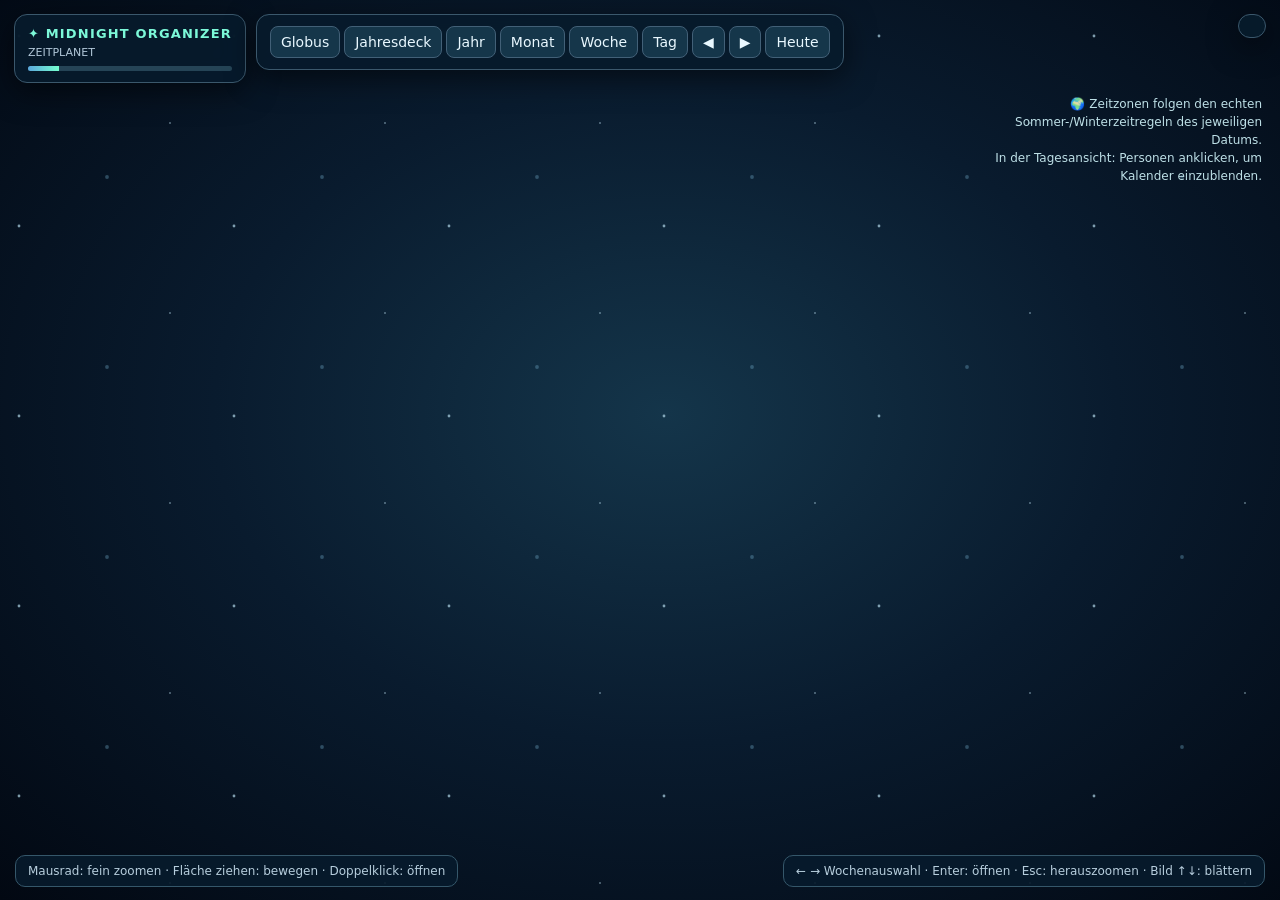
==== index.html @ 0c84e394 "init" ====
<!doctype html>
<html lang="de"><head><meta charset="utf-8"><meta name="viewport" content="width=device-width,initial-scale=1"><title>Midnight Organizer · Zeitplanet V4</title>
<style>
:root{color-scheme:dark;--a:#71f6d0;--ink:#eaf8ff}*{box-sizing:border-box}html,body{margin:0;width:100%;height:100%;overflow:hidden;background:#030b16;color:var(--ink);font:14px system-ui,Segoe UI,sans-serif}#space{width:100vw;height:100vh;display:block;cursor:grab;touch-action:none;background:radial-gradient(ellipse at 52% 46%,#14354a 0%,#091b2e 48%,#020812 100%)}#space.moving{cursor:grabbing}button{font:inherit;color:#e9f8ff;background:#15364a;border:1px solid #426077;border-radius:8px;padding:7px 10px;cursor:pointer}button:hover,button.active{background:#24625e;border-color:#86ffde}#top{position:fixed;top:14px;left:14px;right:14px;display:flex;align-items:flex-start;gap:10px;flex-wrap:wrap;pointer-events:none}.glass{pointer-events:auto;background:#071b2ce9;border:1px solid #3b586c;border-radius:13px;padding:11px 13px;box-shadow:0 8px 30px #0008;backdrop-filter:blur(12px)}.brand{font-weight:800;color:#7cf8d8;letter-spacing:.09em;font-size:13px}.minor{color:#b2c8d9;font-size:11px;margin-top:5px}.buttons{display:flex;gap:4px;align-items:center;flex-wrap:wrap}#people{margin-left:auto;display:flex;gap:5px;flex-wrap:wrap;max-width:40vw}.person{font-size:12px;white-space:nowrap}#bottom{position:fixed;bottom:13px;left:15px;right:15px;display:flex;justify-content:space-between;gap:12px;pointer-events:none}.bubble{background:#071b2ce8;border:1px solid #35576a;border-radius:10px;padding:8px 12px;font-size:12px;color:#b7cedd}#editor{position:fixed;display:none;z-index:20;width:260px;max-width:80vw;padding:10px 12px;background:#e8fff9;border:2px solid #72e8c9;border-radius:9px;color:#13283a;font:600 15px system-ui;outline:none;box-shadow:0 12px 45px #0009}#zoomtrack{height:5px;border-radius:6px;background:#254456;overflow:hidden;margin-top:7px}#zoomfill{height:100%;width:15%;background:linear-gradient(90deg,#5ca8dc,#75ffcf);transition:width .13s}#tip{position:fixed;top:95px;right:18px;max-width:290px;color:#bee0e7;font-size:12px;line-height:1.5;pointer-events:none;text-align:right}@media(max-width:950px){#people{margin-left:0;max-width:none}#tip{display:none}#bottom .bubble:last-child{display:none}}
</style></head><body>
<svg id="space" xmlns="http://www.w3.org/2000/svg" aria-label="Zoombarer Kalender">
<defs><radialGradient id="ocean" cx="35%" cy="28%"><stop offset="0" stop-color="#3e9fb3"/><stop offset=".5" stop-color="#166b91"/><stop offset="1" stop-color="#062339"/></radialGradient><radialGradient id="light" cx="28%" cy="24%"><stop offset="0" stop-color="#c4fbe4" stop-opacity=".36"/><stop offset="1" stop-color="#185078" stop-opacity="0"/></radialGradient><linearGradient id="northTint" x1="0" y1="0" x2="0" y2="1"><stop offset="0" stop-color="#f4bd7b" stop-opacity=".3"/><stop offset="1" stop-color="#f4bd7b" stop-opacity="0"/></linearGradient><linearGradient id="southTint" x1="0" y1="1" x2="0" y2="0"><stop offset="0" stop-color="#75c9ff" stop-opacity=".25"/><stop offset="1" stop-color="#75c9ff" stop-opacity="0"/></linearGradient><filter id="shadow" x="-50%" y="-50%" width="200%" height="200%"><feDropShadow dx="0" dy="12" stdDeviation="17" flood-color="#000" flood-opacity=".7"/></filter><pattern id="stars" width="215" height="190" patternUnits="userSpaceOnUse"><circle cx="19" cy="36" r="1.4" fill="#b1d7e9" opacity=".7"/><circle cx="170" cy="123" r="1" fill="#c5e8f7" opacity=".44"/><circle cx="107" cy="177" r="1.9" fill="#71adcb" opacity=".36"/></pattern><clipPath id="earthClip"><circle cx="0" cy="0" r="350"/></clipPath></defs>
<g id="camera"><rect x="-9000" y="-9000" width="18000" height="18000" fill="url(#stars)" pointer-events="none"/><g id="world"></g></g></svg>
<div id="top"><div class="glass"><div class="brand">✦ MIDNIGHT ORGANIZER</div><div class="minor" id="range">ZEITPLANET</div><div id="zoomtrack"><div id="zoomfill"></div></div></div><div class="glass buttons" id="levels"><button data-level="0">Globus</button><button data-level="1">Jahresdeck</button><button data-level="2">Jahr</button><button data-level="3">Monat</button><button data-level="4">Woche</button><button data-level="5">Tag</button><button id="prev">◀</button><button id="next">▶</button><button id="today">Heute</button></div><div class="glass" id="people"></div></div>
<div id="tip">🌍 Zeitzonen folgen den echten Sommer-/Winterzeitregeln des jeweiligen Datums. <br>In der Tagesansicht: Personen anklicken, um Kalender einzublenden.</div>
<div id="bottom"><div class="bubble" id="status">Mausrad: fein zoomen · Fläche ziehen: bewegen · Doppelklick: öffnen</div><div class="bubble">← → Wochenauswahl · Enter: öffnen · Esc: herauszoomen · Bild ↑↓: blättern</div></div><input id="editor" aria-label="Kartentitel bearbeiten" maxlength="140"/>
<script>
(()=>{'use strict';
const svg=document.querySelector('#space'),world=document.querySelector('#world'),input=document.querySelector('#editor');
const NS='http://www.w3.org/2000/svg',MONTH=['Januar','Februar','März','April','Mai','Juni','Juli','August','September','Oktober','November','Dezember'],WD=['So','Mo','Di','Mi','Do','Fr','Sa'];
const people=[{id:'me',name:'Ich',zone:'Europe/Berlin',place:'Berlin',color:'#75f0d2'},{id:'alex',name:'Alex',zone:'Australia/Sydney',place:'Sydney',color:'#ffba6e'},{id:'sam',name:'Sam',zone:'America/New_York',place:'New York',color:'#91b9ff'},{id:'kim',name:'Kim',zone:'Asia/Tokyo',place:'Tokio',color:'#dc9afa'},{id:'jo',name:'Jo',zone:'Europe/London',place:'London',color:'#f492a3'}];
const BASE=people[0].zone, year0=new Date().getFullYear(),today=new Date();
let level=0,focus=new Date(),selectedWeek=0,zoomWithin=1,view={x:-1300,y:-700,w:2600,h:1480},pointer=null,blockClick=false,editing=null;
let active=new Set(people.map(p=>p.id)),cards=load();
const iso=d=>`${d.getFullYear()}-${String(d.getMonth()+1).padStart(2,'0')}-${String(d.getDate()).padStart(2,'0')}`;
const dplus=(d,n)=>new Date(d.getFullYear(),d.getMonth(),d.getDate()+n),monday=d=>dplus(d,-(d.getDay()+6)%7);
const mdays=(y,m)=>new Date(y,m+1,0).getDate();
const tzparts=(date,zone)=>Object.fromEntries(new Intl.DateTimeFormat('en-GB',{timeZone:zone,year:'numeric',month:'2-digit',day:'2-digit',hour:'2-digit',minute:'2-digit',hourCycle:'h23'}).formatToParts(date).filter(p=>p.type!=='literal').map(p=>[p.type,Number(p.value)]));
function localToUTC(y,m,d,h,min,zone){let target=Date.UTC(y,m-1,d,h,min),guess=target;for(let i=0;i<4;i++){const p=tzparts(new Date(guess),zone);const actual=Date.UTC(p.year,p.month,p.day,p.hour,p.minute);guess+=target-actual;}return new Date(guess).toISOString()}
function dateInZone(date,zone){const p=tzparts(date,zone);return `${p.year}-${String(p.month).padStart(2,'0')}-${String(p.day).padStart(2,'0')}`}
const utcOf=(c)=>new Date(c.at);
function load(){try{const v=JSON.parse(localStorage.getItem('midnight.timeplanet.v4')||'null');if(Array.isArray(v))return v}catch{} const y=year0,m=today.getMonth()+1,d=today.getDate();return [
{id:1,at:localToUTC(y,m,d,9,0,'Europe/Berlin'),owner:'me',title:'Projekt planen',duration:60},
{id:2,at:localToUTC(y,m,d,10,0,'Australia/Sydney'),owner:'alex',title:'Sydney-Standup',duration:45},
{id:3,at:localToUTC(y,m,d,15,0,'America/New_York'),owner:'sam',title:'Design besprechen',duration:60},
{id:4,at:localToUTC(y,m,d,11,0,'Asia/Tokyo'),owner:'kim',title:'Material prüfen',duration:60},
{id:5,at:localToUTC(y,m,d+1,14,0,'Europe/Berlin'),owner:'jo',title:'Abstimmung',duration:45}];}
function save(){localStorage.setItem('midnight.timeplanet.v4',JSON.stringify(cards));}
function n(tag,a={},parent=world){const e=document.createElementNS(NS,tag);Object.entries(a).forEach(([k,v])=>e.setAttribute(k,v));parent.appendChild(e);return e}
function rect(p,x,y,w,h,fill,stroke='none',a={}){return n('rect',{x,y,width:w,height:h,rx:8,fill,stroke,...a},p)}
function text(p,x,y,s,size=18,color='#d8f6ff',weight=500,a={}){const e=n('text',{x,y,fill:color,'font-size':size,'font-family':'system-ui,Segoe UI,sans-serif','font-weight':weight,...a},p);e.textContent=s;return e}
const person=id=>people.find(p=>p.id===id)||people[0];
function eventsFor(dateKey,owner){return cards.filter(c=>dateInZone(utcOf(c),BASE)===dateKey&&(!owner||c.owner===owner));}
function card(p,c,x,y,w,h,compact=false){const g=n('g',{'data-card':c.id,style:'cursor:grab'},p),co=person(c.owner).color;rect(g,x,y,w,h,co,co,{'fill-opacity':compact?.48:.17,'stroke-width':compact?0:2});rect(g,x,y,5,h,co);if(!compact){text(g,x+13,y+Math.min(24,h-9),c.title.slice(0,Math.max(6,Math.floor(w/10))),Math.min(17,h*.38),'#f5ffff',650);if(h>55)text(g,x+13,y+49,person(c.owner).name,12,'#c3d7e5')}return g}
// Gezeichnete Globus-Grafik: bewusst schematisch, keine geographisch präzise Erdkarte.
function globe(){let g=n('g');n('circle',{cx:0,cy:0,r:540,fill:'#0b5971','fill-opacity':'.09',stroke:'#248b9c','stroke-opacity':'.4','stroke-width':2},g);n('circle',{cx:0,cy:0,r:435,fill:'none',stroke:'#9ce9d2','stroke-opacity':'.28','stroke-width':2,'stroke-dasharray':'12 15'},g);
let o=n('g',{transform:'rotate(-13)'},g);n('circle',{cx:0,cy:0,r:350,fill:'url(#ocean)',stroke:'#92d8e4','stroke-width':4,filter:'url(#shadow)'},o);
let s=n('g',{'clip-path':'url(#earthClip)'},o);n('circle',{r:350,fill:'url(#light)'},s);
for(let k=-4;k<=4;k++){n('ellipse',{cx:0,cy:0,rx:350*Math.cos(k*Math.PI/12),ry:350,fill:'none',stroke:'#a3e3e8','stroke-opacity':'.2','stroke-width':1},s);n('ellipse',{cx:0,cy:0,rx:350,ry:350*Math.cos(k*Math.PI/12),fill:'none',stroke:'#b3f5ef','stroke-opacity':'.17','stroke-width':1},s)}
for(const path of ['M -250 -225 L -156 -273 -95 -245 -52 -180 -79 -120 -35 -78 -99 -19 -153 -26 -204 -94 -282 -135 Z','M -132 4 L -79 38 -43 113 -80 218 -134 266 -159 191 -204 108 Z','M 40 -250 L 170 -275 285 -215 255 -130 168 -99 144 -28 88 -52 28 -124 Z','M 25 -62 L 112 -52 148 48 93 163 33 199 -10 117 Z','M 219 178 L 290 196 317 240 259 275 201 244 Z'])n('path',{d:path,fill:'#5dbca1','fill-opacity':'.7',stroke:'#b2edc5','stroke-opacity':'.32','stroke-width':3},s);
const season=focus.getMonth(),northWarm=season>=3&&season<=8;rect(s,-360,-350,720,350,northWarm?'url(#northTint)':'url(#southTint)');rect(s,-360,0,720,350,northWarm?'url(#southTint)':'url(#northTint)');
text(g,0,3,String(focus.getFullYear()),85,'#f4ffff',800,{'text-anchor':'middle'});text(g,0,49,'ZEITPLANET',26,'#b3f0e2',650,{'text-anchor':'middle'});
text(g,0,595,'NORD · '+(northWarm?'SOMMER':'WINTER')+'     /     SÜD · '+(northWarm?'WINTER':'SOMMER'),20,'#91bdcf',600,{'text-anchor':'middle'});
for(let i=-5;i<=5;i++){const yy=focus.getFullYear()+i,angle=(-Math.PI/2)+i*.37,depth=1-Math.abs(i)*.115,x=Math.cos(angle)*950,y=Math.sin(angle)*495+120;const pg=n('g',{transform:`translate(${x} ${y}) rotate(${i*6})`,'data-year':yy,style:'cursor:pointer',opacity:Math.max(.09,depth)},g);rect(pg,-118,-85,236,170,'#163e50','#78d5c6',{'stroke-width':3,filter:'url(#shadow)'});text(pg,-91,-34,String(yy),39,'#d8fff5',800);for(let r=0;r<6;r++)rect(pg,-91,-12+r*13,178,6,r%2?'#2a5c70':'#447e89')}
}
const YW=5170,YH=2660,LEFT=205,TOP=185,CW=155,RH=195;
function yearGhost(y,offset){const fade=Math.pow((6-Math.abs(offset))/6,2);const g=n('g',{opacity:fade*.65,transform:`translate(${offset*63} ${-Math.abs(offset)*41}) scale(${1-Math.abs(offset)*.018})`,'pointer-events':'none'});rect(g,0,0,YW,YH,'#113a50','#7bd9d2',{'stroke-width':10});text(g,110,126,String(y),95,'#bdffef',750);for(let m=0;m<12;m++){rect(g,40,TOP+m*RH,YW-80,RH-14,m%2?'#1c4a5c':'#153b51');text(g,70,TOP+m*RH+80,MONTH[m].toUpperCase(),28,'#b1ead8',700)}}
function yearView(){if(level===1)for(let i=5;i>=1;i--){yearGhost(focus.getFullYear()-i,-i);yearGhost(focus.getFullYear()+i,i)}const g=n('g');rect(g,0,0,YW,YH,'#0d2b40','#5091a0',{'stroke-width':7,filter:'url(#shadow)'});rect(g,35,30,YW-70,128,'#164458');text(g,90,118,String(focus.getFullYear()),105,'#a9ffe0',800);text(g,805,115,'JANUAR — DEZEMBER · ZEITBALKEN',35,'#bad9e1',650);
for(let m=0;m<12;m++){let yy=TOP+m*RH,y=focus.getFullYear();rect(g,43,yy,YW-86,RH-14,m%2?'#19374d':'#163046','#345e75');text(g,65,yy+53,MONTH[m].toUpperCase(),27,'#85e8ce',700);for(let d=1;d<=mdays(y,m);d++){const x=LEFT+(d-1)*CW,date=new Date(y,m,d),key=iso(date);let p=n('g',{'data-date':key,style:'cursor:pointer'},g);rect(p,x,yy+10,CW-6,RH-32,key===iso(today)?'#27565a':'#1d3d53','#37576a');text(p,x+11,yy+37,String(d).padStart(2,'0'),23,'#e4f3fa',700);text(p,x+CW-15,yy+37,WD[date.getDay()],13,'#9abccd',500,{'text-anchor':'end'});const ev=eventsFor(key);const count={};ev.forEach(c=>count[c.owner]=(count[c.owner]||0)+1);people.forEach((person,i)=>{if(count[person.id])rect(p,x+8,yy+61+i*17,Math.min(CW-18,20+count[person.id]*28),10,person.color)})}}
}
function monthWeeks(){let weeks=[],y=focus.getFullYear(),m=focus.getMonth();for(let d=1;d<=mdays(y,m);d++){let mon=monday(new Date(y,m,d));if(!weeks.some(w=>iso(w)===iso(mon)))weeks.push(mon)}return weeks}
function monthView(){const y=focus.getFullYear(),m=focus.getMonth(),days=mdays(y,m),w=170+days*209,g=n('g');rect(g,0,0,w,1100,'#102c41','#68a9b2',{'stroke-width':6,filter:'url(#shadow)'});text(g,67,95,`${MONTH[m]} ${y}`,70,'#afffe4',800);text(g,69,148,'← → Nebelrahmen verschieben · Enter öffnet die Woche',23,'#abc9d5');for(let d=1;d<=days;d++){let x=150+(d-1)*209,date=new Date(y,m,d),key=iso(date);let p=n('g',{'data-date':key,style:'cursor:pointer'},g);rect(p,x,191,198,840,date.getDay()===0||date.getDay()===6?'#19384b':'#1c4357','#43687d',{'stroke-width':2});text(p,x+13,238,`${WD[date.getDay()]} ${d}`,27,'#e8f8ff',650);eventsFor(key).slice(0,9).forEach((c,i)=>card(p,c,x+8,270+i*76,182,69))}let weeks=monthWeeks();selectedWeek=Math.max(0,Math.min(selectedWeek,weeks.length-1));let first=weeks[selectedWeek],firstDay=Math.max(1,(first-new Date(y,m,1))/86400000+1),lastDay=Math.min(days,firstDay+6+(firstDay===1?(new Date(y,m,1).getDay()+6)%7:0));let x=150+(firstDay-1)*209,width=Math.max(209,(lastDay-firstDay+1)*209);rect(g,x,179,width,863,'#b1ffdf','#a9ffe8',{'fill-opacity':'.075','stroke-width':7,'stroke-dasharray':'16 13','pointer-events':'none'});text(g,x+20,1081,'AUSGEWÄHLTE WOCHE  ↵',20,'#a4f9df',700)}
function weekView(){const g=n('g'),start=monday(focus),w=2260;rect(g,0,0,w,1470,'#112f42','#649fa9',{'stroke-width':6,filter:'url(#shadow)'});text(g,65,96,`Woche · ${start.toLocaleDateString('de-DE')}`,68,'#a5ffe0',800);text(g,69,145,'Alle Kalender · Karten direkt bearbeiten',23,'#b0d3dd');for(let i=0;i<7;i++){const day=dplus(start,i),key=iso(day),x=65+i*313,p=n('g',{'data-date':key,style:'cursor:pointer'},g);rect(p,x,196,296,1190,i%2?'#18394d':'#194257','#41687b',{'stroke-width':2});text(p,x+18,247,`${WD[day.getDay()]} ${day.getDate()}.${day.getMonth()+1}.`,28,'#f0ffff',700);eventsFor(key).filter(c=>active.has(c.owner)).slice(0,14).forEach((c,j)=>card(p,c,x+12,282+j*77,270,69))}}
// Tagesraster: Jede Zeile steht für EINEN Zeitpunkt (Basis Europe/Berlin).
// Jede persönliche Spalte zeigt denselben Zeitpunkt in ihrer jeweiligen Zeitzone.
function dayView(){let selected=[people[0],...people.slice(1).filter(p=>active.has(p.id))],w=140+selected.length*389,h=1800,g=n('g');rect(g,0,0,w,h,'#102b40','#5da1ac',{'stroke-width':6,filter:'url(#shadow)'});text(g,70,100,focus.toLocaleDateString('de-DE',{weekday:'long',day:'2-digit',month:'long',year:'numeric'}),65,'#adffe2',800);text(g,70,146,'Gleicher Zeitpunkt · verschiedene lokale Uhrzeiten / Datumswechsel',22,'#bbd6e3');const dayKey=iso(focus);for(let i=0;i<selected.length;i++){const p=selected[i],x=75+i*389,y=196+i*25,lane=n('g',{'data-user':p.id,style:'cursor:pointer'},g);rect(lane,x,y,370,1465,'#15364b',p.color,{'stroke-width':i===0?5:2,filter:'url(#shadow)'});rect(lane,x,y,370,77,p.color,'none',{'fill-opacity':'.24'});text(lane,x+15,y+34,`${i===0?'★ ':''}${p.name}`,27,'#f5ffff',750);text(lane,x+15,y+59,`${p.place} · ${p.zone}`,15,'#c7dce4',500);
for(let hour=0;hour<24;hour++){const yy=y+100+hour*53.7;let instant=new Date(localToUTC(focus.getFullYear(),focus.getMonth()+1,focus.getDate(),hour,0,BASE)),local=tzparts(instant,p.zone),localDate=dateInZone(instant,p.zone);n('line',{x1:x+10,y1:yy,x2:x+359,y2:yy,stroke:'#698a98','stroke-opacity':'.3'},lane);text(lane,x+12,yy+20,`${String(local.hour).padStart(2,'0')}:00`,15,'#d0ecf3',600);if(hour%4===0||localDate!==dayKey)text(lane,x+93,yy+19,localDate===dayKey?'':localDate.slice(5).replace('-','.'),11,'#8cbacb');if(local.hour>=22||local.hour<7)rect(lane,x+82,yy,275,53.5,'#040e23','none',{'fill-opacity':'.4','pointer-events':'none'});if(local.hour>=9&&local.hour<17)rect(lane,x+82,yy,275,53.5,'#4ce0a4','none',{'fill-opacity':'.055','pointer-events':'none'})}
// Karten nach tatsächlichem UTC-Zeitpunkt auf die Basis-Zeitskala legen.
const start=new Date(localToUTC(focus.getFullYear(),focus.getMonth()+1,focus.getDate(),0,0,BASE));const end=new Date(localToUTC(focus.getFullYear(),focus.getMonth()+1,focus.getDate()+1,0,0,BASE));cards.filter(c=>c.owner===p.id).forEach(c=>{const at=utcOf(c),finish=new Date(at.getTime()+c.duration*60000);if(finish<=start||at>=end)return;const minutes=(Math.max(at,start)-start)/60000,minsVisible=(Math.min(finish,end)-Math.max(at,start))/60000;const cy=y+100+minutes/60*53.7;card(lane,c,x+113,cy,244,Math.max(32,minsVisible/60*53.7))});}
text(g,75,h-50,'DUNKEL = NACHT  ·  GRÜNSCHATTEN = ARBEITSZEIT 09–17 UHR (LOKAL)',18,'#a6cfcd',600)
}
const dimensions=()=>level===0?[2600,1500]:level<=2?[YW+500,YH+410]:level===3?[170+mdays(focus.getFullYear(),focus.getMonth())*209,1140]:level===4?[2260,1470]:[140+[people[0],...people.slice(1).filter(p=>active.has(p.id))].length*389,1800];
function fit(){let [w,h]=dimensions(),aspect=Math.max(.2,svg.clientWidth/svg.clientHeight);view.w=Math.max(w+130,(h+110)*aspect);view.h=view.w/aspect;view.x=level===0?-view.w/2:(w-view.w)/2;view.y=level===0?-view.h/2:(h-view.h)/2;zoomWithin=1;camera()}
function camera(){view.h=view.w*svg.clientHeight/svg.clientWidth;svg.setAttribute('viewBox',`${view.x} ${view.y} ${view.w} ${view.h}`);document.querySelector('#status').textContent=`${['Globus','11 Jahre','Jahr','Monat','Woche','Tag · Zeitzonen'][level]} · Feiner Zoom ${zoomWithin.toFixed(2)}× · Mausrad / Ziehen`;document.querySelector('#zoomfill').style.width=`${((level+Math.min(1,Math.max(0,Math.log(zoomWithin)/Math.log(2))))/6)*100+7}%`}
function draw(){world.replaceChildren();if(level===0)globe();else if(level<=2)yearView();else if(level===3)monthView();else if(level===4)weekView();else dayView();document.querySelector('#range').textContent=level===0?`Globus · ${focus.getFullYear()}`:level===1?`${focus.getFullYear()-5} – ${focus.getFullYear()+5}`:level===2?`${focus.getFullYear()}`:level===3?`${MONTH[focus.getMonth()]} ${focus.getFullYear()}`:level===4?`Woche · ${monday(focus).toLocaleDateString('de-DE')}`:focus.toLocaleDateString('de-DE');document.querySelectorAll('[data-level]').forEach(b=>b.classList.toggle('active',Number(b.dataset.level)===level));let box=document.querySelector('#people');box.replaceChildren();people.forEach(p=>{const b=document.createElement('button');b.className='person';b.style.borderColor=p.color;b.style.opacity=active.has(p.id)?'1':'.38';b.innerText=(active.has(p.id)?'● ':'○ ')+p.name+(level===5?' · '+p.place:'');b.title=p.zone+(p.id==='me'?' (eigene Ebene stets sichtbar)':' · Klicken zum Ein-/Ausblenden');b.onclick=()=>{if(p.id==='me')return;active.has(p.id)?active.delete(p.id):active.add(p.id);draw();if(level===5)fit()};box.appendChild(b)})}
function setLevel(next,date=null){commit();level=Math.max(0,Math.min(5,next));if(date)focus=new Date(date.getFullYear(),date.getMonth(),date.getDate());if(level===3)selectedWeek=0;draw();fit()}
function point(e){const p=svg.createSVGPoint();p.x=e.clientX;p.y=e.clientY;return p.matrixTransform(svg.getScreenCTM().inverse())}
function dateAt(p){if(level<=2&&level>=1){let m=Math.floor((p.y-TOP)/RH),d=Math.floor((p.x-LEFT)/CW)+1;return m>=0&&m<12&&d>=1&&d<=mdays(focus.getFullYear(),m)?new Date(focus.getFullYear(),m,d):null}if(level===3){let d=Math.floor((p.x-150)/209)+1;return d>=1&&d<=mdays(focus.getFullYear(),focus.getMonth())?new Date(focus.getFullYear(),focus.getMonth(),d):null}if(level===4){let i=Math.floor((p.x-65)/313);return i>=0&&i<7?dplus(monday(focus),i):null}return focus}
const targetCard=e=>{let t=e.target.closest('[data-card]');return t?cards.find(c=>String(c.id)===t.dataset.card):null};
function period(dir){let d=new Date(focus);if(level<=2)d.setFullYear(d.getFullYear()+dir);else if(level===3)d.setMonth(d.getMonth()+dir);else if(level===4)d.setDate(d.getDate()+dir*7);else d.setDate(d.getDate()+dir);focus=d;draw();fit()}
function commit(){if(!editing)return;editing.title=input.value.trim()||'Ohne Titel';editing=null;input.style.display='none';save();draw()}
function edit(c,e){editing=c;input.value=c.title;input.style.left=Math.max(12,Math.min(innerWidth-290,e.clientX))+'px';input.style.top=Math.max(12,Math.min(innerHeight-65,e.clientY))+'px';input.style.display='block';input.focus();input.select()}
// Feinere Zoomschritte, kontinuierlich um den Mauszeiger; erst bei Faktor 2.4 / 0.42 Stufe wechseln.
svg.addEventListener('wheel',e=>{e.preventDefault();commit();const p=point(e),factor=Math.exp(Math.max(-100,Math.min(100,e.deltaY))*.00125),next=zoomWithin/factor;if(next>2.4&&level<5){setLevel(level+1,dateAt(p)||focus);return}if(next<.42&&level>0){setLevel(level-1);return}const ratio=factor;view.x=p.x-(p.x-view.x)*ratio;view.y=p.y-(p.y-view.y)*ratio;view.w*=ratio;zoomWithin=next;camera()},{passive:false});
svg.addEventListener('pointerdown',e=>{if(e.button!==0)return;commit();const p=point(e);pointer={id:e.pointerId,last:p,start:p,card:targetCard(e),moved:false};svg.setPointerCapture(e.pointerId);svg.classList.add('moving')});
svg.addEventListener('pointermove',e=>{if(!pointer||e.pointerId!==pointer.id)return;const p=point(e),dx=p.x-pointer.last.x,dy=p.y-pointer.last.y;if(Math.hypot(p.x-pointer.start.x,p.y-pointer.start.y)>12)pointer.moved=true;if(pointer.card&&pointer.moved){let d=dateAt(p);if(d&&level>=2&&level<=4){const c=pointer.card,oldDate=dateInZone(utcOf(c),BASE);if(iso(d)!==oldDate){const old=tzparts(utcOf(c),BASE);c.at=localToUTC(d.getFullYear(),d.getMonth()+1,d.getDate(),old.hour,old.minute,BASE);draw()}}}else{view.x-=dx;view.y-=dy;camera()}pointer.last=p});
function release(e){if(!pointer||pointer.id!==e.pointerId)return;blockClick=pointer.moved;if(pointer.card&&pointer.moved)save();pointer=null;svg.classList.remove('moving')}
svg.addEventListener('pointerup',release);svg.addEventListener('pointercancel',release);
svg.addEventListener('click',e=>{if(blockClick){blockClick=false;return}let c=targetCard(e);if(c){edit(c,e);return}let yr=e.target.closest('[data-year]');if(yr){let y=Number(yr.dataset.year);focus=new Date(y,focus.getMonth(),focus.getDate());setLevel(1);return}let u=e.target.closest('[data-user]');if(u&&u.dataset.user!=='me'){active.has(u.dataset.user)?active.delete(u.dataset.user):active.add(u.dataset.user);draw();if(level===5)fit()}});
svg.addEventListener('dblclick',e=>{if(targetCard(e))return;const d=dateAt(point(e));if(level<=2){setLevel(level+1,d);return}if(level===3){setLevel(4,d);return}if(level===4){setLevel(5,d);return}const owner=e.target.closest('[data-user]')?.dataset.user||'me',p=point(e);const y=focus.getFullYear(),m=focus.getMonth()+1,day=focus.getDate();const lx=75+[people[0],...people.slice(1).filter(q=>active.has(q.id))].findIndex(q=>q.id===owner)*389;const localHour=Math.max(0,Math.min(23,Math.round((p.y-296-(owner==='me'?0:25))/53.7)));const newCard={id:Date.now()+Math.random(),at:localToUTC(y,m,day,localHour,0,BASE),owner,title:'Neue Aufgabe',duration:60};cards.push(newCard);save();draw();edit(newCard,e)});
input.addEventListener('blur',commit);input.addEventListener('keydown',e=>{if(e.key==='Enter')input.blur();if(e.key==='Escape'){editing=null;input.style.display='none';draw()}});
document.querySelectorAll('[data-level]').forEach(b=>b.onclick=()=>setLevel(Number(b.dataset.level)));
document.querySelector('#prev').onclick=()=>period(-1);document.querySelector('#next').onclick=()=>period(1);document.querySelector('#today').onclick=()=>{focus=new Date();draw();fit()};
window.addEventListener('keydown',e=>{if(document.activeElement===input)return;if(e.key==='Escape'){setLevel(level-1);return}if(e.key==='PageUp'||e.key==='PageDown'){e.preventDefault();period(e.key==='PageUp'?-1:1);return}if(e.key==='ArrowLeft'||e.key==='ArrowRight'){e.preventDefault();let dir=e.key==='ArrowLeft'?-1:1;if(level===3){selectedWeek=Math.max(0,Math.min(monthWeeks().length-1,selectedWeek+dir));draw()}else period(dir);return}if(e.key==='Enter'&&level===3){setLevel(4,monthWeeks()[selectedWeek]);return}if(e.key==='+'||e.key==='=')setLevel(level+1);if(e.key==='-')setLevel(level-1)});
window.addEventListener('resize',fit);draw();fit();
})();
</script></body></html>
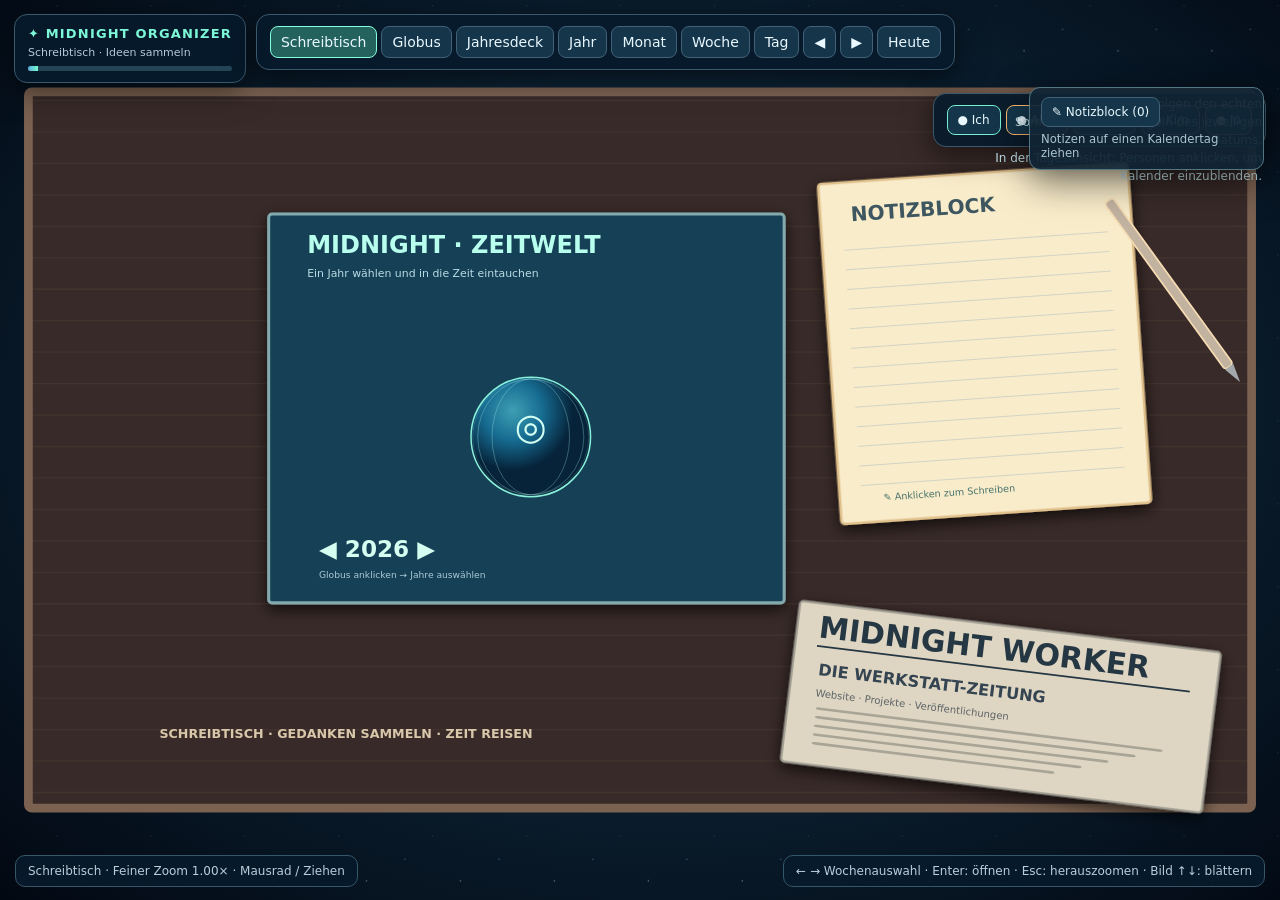
==== commit 3bf2448c: "Version5" ====
--- a/index.html
+++ b/index.html
@@ -1,13 +1,13 @@
 <!doctype html>
-<html lang="de"><head><meta charset="utf-8"><meta name="viewport" content="width=device-width,initial-scale=1"><title>Midnight Organizer · Zeitplanet V4</title>
+<html lang="de"><head><meta charset="utf-8"><meta name="viewport" content="width=device-width,initial-scale=1"><title>Midnight Organizer · Zeitwelt V5</title>
 <style>
-:root{color-scheme:dark;--a:#71f6d0;--ink:#eaf8ff}*{box-sizing:border-box}html,body{margin:0;width:100%;height:100%;overflow:hidden;background:#030b16;color:var(--ink);font:14px system-ui,Segoe UI,sans-serif}#space{width:100vw;height:100vh;display:block;cursor:grab;touch-action:none;background:radial-gradient(ellipse at 52% 46%,#14354a 0%,#091b2e 48%,#020812 100%)}#space.moving{cursor:grabbing}button{font:inherit;color:#e9f8ff;background:#15364a;border:1px solid #426077;border-radius:8px;padding:7px 10px;cursor:pointer}button:hover,button.active{background:#24625e;border-color:#86ffde}#top{position:fixed;top:14px;left:14px;right:14px;display:flex;align-items:flex-start;gap:10px;flex-wrap:wrap;pointer-events:none}.glass{pointer-events:auto;background:#071b2ce9;border:1px solid #3b586c;border-radius:13px;padding:11px 13px;box-shadow:0 8px 30px #0008;backdrop-filter:blur(12px)}.brand{font-weight:800;color:#7cf8d8;letter-spacing:.09em;font-size:13px}.minor{color:#b2c8d9;font-size:11px;margin-top:5px}.buttons{display:flex;gap:4px;align-items:center;flex-wrap:wrap}#people{margin-left:auto;display:flex;gap:5px;flex-wrap:wrap;max-width:40vw}.person{font-size:12px;white-space:nowrap}#bottom{position:fixed;bottom:13px;left:15px;right:15px;display:flex;justify-content:space-between;gap:12px;pointer-events:none}.bubble{background:#071b2ce8;border:1px solid #35576a;border-radius:10px;padding:8px 12px;font-size:12px;color:#b7cedd}#editor{position:fixed;display:none;z-index:20;width:260px;max-width:80vw;padding:10px 12px;background:#e8fff9;border:2px solid #72e8c9;border-radius:9px;color:#13283a;font:600 15px system-ui;outline:none;box-shadow:0 12px 45px #0009}#zoomtrack{height:5px;border-radius:6px;background:#254456;overflow:hidden;margin-top:7px}#zoomfill{height:100%;width:15%;background:linear-gradient(90deg,#5ca8dc,#75ffcf);transition:width .13s}#tip{position:fixed;top:95px;right:18px;max-width:290px;color:#bee0e7;font-size:12px;line-height:1.5;pointer-events:none;text-align:right}@media(max-width:950px){#people{margin-left:0;max-width:none}#tip{display:none}#bottom .bubble:last-child{display:none}}
+:root{color-scheme:dark;--a:#71f6d0;--ink:#eaf8ff}*{box-sizing:border-box}html,body{margin:0;width:100%;height:100%;overflow:hidden;background:#030b16;color:var(--ink);font:14px system-ui,Segoe UI,sans-serif}#space{width:100vw;height:100vh;display:block;cursor:grab;touch-action:none;background:radial-gradient(ellipse at 52% 46%,#264a56 0%,#0c2132 48%,#020812 100%)}#space.moving{cursor:grabbing}button{font:inherit;color:#e9f8ff;background:#15364a;border:1px solid #426077;border-radius:8px;padding:7px 10px;cursor:pointer}button:hover,button.active{background:#24625e;border-color:#86ffde}#top{position:fixed;top:14px;left:14px;right:14px;display:flex;align-items:flex-start;gap:10px;flex-wrap:wrap;pointer-events:none}.glass{pointer-events:auto;background:#071b2ce9;border:1px solid #3b586c;border-radius:13px;padding:11px 13px;box-shadow:0 8px 30px #0008;backdrop-filter:blur(12px)}.brand{font-weight:800;color:#7cf8d8;letter-spacing:.09em;font-size:13px}.minor{color:#b2c8d9;font-size:11px;margin-top:5px}.buttons{display:flex;gap:4px;align-items:center;flex-wrap:wrap}#people{margin-left:auto;display:flex;gap:5px;flex-wrap:wrap;max-width:40vw}.person{font-size:12px;white-space:nowrap}#bottom{position:fixed;bottom:13px;left:15px;right:15px;display:flex;justify-content:space-between;gap:12px;pointer-events:none}.bubble{background:#071b2ce8;border:1px solid #35576a;border-radius:10px;padding:8px 12px;font-size:12px;color:#b7cedd}#editor{position:fixed;display:none;z-index:20;width:260px;max-width:80vw;padding:10px 12px;background:#e8fff9;border:2px solid #72e8c9;border-radius:9px;color:#13283a;font:600 15px system-ui;outline:none;box-shadow:0 12px 45px #0009}#zoomtrack{height:5px;border-radius:6px;background:#254456;overflow:hidden;margin-top:7px}#zoomfill{height:100%;width:15%;background:linear-gradient(90deg,#5ca8dc,#75ffcf);transition:width .13s}#notepad{position:fixed;z-index:50;top:94px;left:18px;width:min(370px,calc(100vw - 36px));max-height:calc(100vh - 155px);overflow:auto;background:#f6ecca;color:#23313c;border:1px solid #c9ab76;border-radius:11px;padding:18px;box-shadow:0 20px 80px #000a;display:none;transform:rotate(-.4deg)}#notepad h2{margin:0 0 10px;font-size:22px;font-family:Georgia,serif}#notepad .hint{font-size:12px;color:#62717a}#noteInput{background:#fff9e6;color:#242c36;border:1px solid #baab81;padding:10px;width:100%;resize:vertical;min-height:55px;border-radius:6px;font:15px system-ui}#notepad button{color:#1c3341;background:#e4d6a9;border-color:#b7a77a}#noteList{padding:0;list-style:none}#noteList li{display:flex;align-items:start;gap:7px;padding:9px 5px;border-bottom:1px solid #d9cba6;font:14px system-ui}#noteList li span{flex:1;overflow-wrap:anywhere;cursor:grab}#noteList button{font-size:11px;padding:4px}#tray{position:fixed;z-index:30;right:16px;top:87px;background:#102535ef;border:1px solid #527783;padding:9px 11px;border-radius:11px;max-width:235px;box-shadow:0 12px 36px #0008}#tray button{font-size:12px}#tray small{display:block;color:#a9c5d4;margin-top:5px}#tip{position:fixed;top:95px;right:18px;max-width:290px;color:#bee0e7;font-size:12px;line-height:1.5;pointer-events:none;text-align:right}@media(max-width:950px){#people{margin-left:0;max-width:none}#tip{display:none}#bottom .bubble:last-child{display:none}}
 </style></head><body>
 <svg id="space" xmlns="http://www.w3.org/2000/svg" aria-label="Zoombarer Kalender">
 <defs><radialGradient id="ocean" cx="35%" cy="28%"><stop offset="0" stop-color="#3e9fb3"/><stop offset=".5" stop-color="#166b91"/><stop offset="1" stop-color="#062339"/></radialGradient><radialGradient id="light" cx="28%" cy="24%"><stop offset="0" stop-color="#c4fbe4" stop-opacity=".36"/><stop offset="1" stop-color="#185078" stop-opacity="0"/></radialGradient><linearGradient id="northTint" x1="0" y1="0" x2="0" y2="1"><stop offset="0" stop-color="#f4bd7b" stop-opacity=".3"/><stop offset="1" stop-color="#f4bd7b" stop-opacity="0"/></linearGradient><linearGradient id="southTint" x1="0" y1="1" x2="0" y2="0"><stop offset="0" stop-color="#75c9ff" stop-opacity=".25"/><stop offset="1" stop-color="#75c9ff" stop-opacity="0"/></linearGradient><filter id="shadow" x="-50%" y="-50%" width="200%" height="200%"><feDropShadow dx="0" dy="12" stdDeviation="17" flood-color="#000" flood-opacity=".7"/></filter><pattern id="stars" width="215" height="190" patternUnits="userSpaceOnUse"><circle cx="19" cy="36" r="1.4" fill="#b1d7e9" opacity=".7"/><circle cx="170" cy="123" r="1" fill="#c5e8f7" opacity=".44"/><circle cx="107" cy="177" r="1.9" fill="#71adcb" opacity=".36"/></pattern><clipPath id="earthClip"><circle cx="0" cy="0" r="350"/></clipPath></defs>
 <g id="camera"><rect x="-9000" y="-9000" width="18000" height="18000" fill="url(#stars)" pointer-events="none"/><g id="world"></g></g></svg>
-<div id="top"><div class="glass"><div class="brand">✦ MIDNIGHT ORGANIZER</div><div class="minor" id="range">ZEITPLANET</div><div id="zoomtrack"><div id="zoomfill"></div></div></div><div class="glass buttons" id="levels"><button data-level="0">Globus</button><button data-level="1">Jahresdeck</button><button data-level="2">Jahr</button><button data-level="3">Monat</button><button data-level="4">Woche</button><button data-level="5">Tag</button><button id="prev">◀</button><button id="next">▶</button><button id="today">Heute</button></div><div class="glass" id="people"></div></div>
-<div id="tip">🌍 Zeitzonen folgen den echten Sommer-/Winterzeitregeln des jeweiligen Datums. <br>In der Tagesansicht: Personen anklicken, um Kalender einzublenden.</div>
+<div id="top"><div class="glass"><div class="brand">✦ MIDNIGHT ORGANIZER</div><div class="minor" id="range">ZEITPLANET</div><div id="zoomtrack"><div id="zoomfill"></div></div></div><div class="glass buttons" id="levels"><button data-level="-1">Schreibtisch</button><button data-level="0">Globus</button><button data-level="1">Jahresdeck</button><button data-level="2">Jahr</button><button data-level="3">Monat</button><button data-level="4">Woche</button><button data-level="5">Tag</button><button id="prev">◀</button><button id="next">▶</button><button id="today">Heute</button></div><div class="glass" id="people"></div></div>
+<div id="tray"><button id="openNotes">✎ Notizblock (<span id="noteCount">0</span>)</button><small>Notizen auf einen Kalendertag ziehen</small></div><section id="notepad"><button id="closeNotes" style="float:right">✕</button><h2>✎ Gedankensammlung</h2><p class="hint">Gedanken aufschreiben · Enter übernimmt · Notiz auf Kalender ziehen</p><textarea id="noteInput" placeholder="Was geht dir durch den Kopf?"></textarea><div style="display:flex;gap:7px;margin-top:8px"><button id="addNote">+ Notiz hinzufügen</button><button id="noteCalendar">Zum Kalender</button></div><ul id="noteList"></ul></section><div id="tip">🌍 Zeitzonen folgen den echten Sommer-/Winterzeitregeln des jeweiligen Datums. <br>In der Tagesansicht: Personen anklicken, um Kalender einzublenden.</div>
 <div id="bottom"><div class="bubble" id="status">Mausrad: fein zoomen · Fläche ziehen: bewegen · Doppelklick: öffnen</div><div class="bubble">← → Wochenauswahl · Enter: öffnen · Esc: herauszoomen · Bild ↑↓: blättern</div></div><input id="editor" aria-label="Kartentitel bearbeiten" maxlength="140"/>
 <script>
 (()=>{'use strict';
@@ -15,8 +15,8 @@
 const NS='http://www.w3.org/2000/svg',MONTH=['Januar','Februar','März','April','Mai','Juni','Juli','August','September','Oktober','November','Dezember'],WD=['So','Mo','Di','Mi','Do','Fr','Sa'];
 const people=[{id:'me',name:'Ich',zone:'Europe/Berlin',place:'Berlin',color:'#75f0d2'},{id:'alex',name:'Alex',zone:'Australia/Sydney',place:'Sydney',color:'#ffba6e'},{id:'sam',name:'Sam',zone:'America/New_York',place:'New York',color:'#91b9ff'},{id:'kim',name:'Kim',zone:'Asia/Tokyo',place:'Tokio',color:'#dc9afa'},{id:'jo',name:'Jo',zone:'Europe/London',place:'London',color:'#f492a3'}];
 const BASE=people[0].zone, year0=new Date().getFullYear(),today=new Date();
-let level=0,focus=new Date(),selectedWeek=0,zoomWithin=1,view={x:-1300,y:-700,w:2600,h:1480},pointer=null,blockClick=false,editing=null;
-let active=new Set(people.map(p=>p.id)),cards=load();
+let level=-1,focus=new Date(),selectedWeek=0,zoomWithin=1,view={x:-1300,y:-700,w:2600,h:1480},pointer=null,blockClick=false,editing=null;
+let active=new Set(people.map(p=>p.id)),cards;let notes=[];try{notes=JSON.parse(localStorage.getItem('midnight.notes.v5')||'[]')}catch{}let selectedYear=new Date().getFullYear(); // load() erst nach Initialisierung der Zeitzonen-Helfer
 const iso=d=>`${d.getFullYear()}-${String(d.getMonth()+1).padStart(2,'0')}-${String(d.getDate()).padStart(2,'0')}`;
 const dplus=(d,n)=>new Date(d.getFullYear(),d.getMonth(),d.getDate()+n),monday=d=>dplus(d,-(d.getDay()+6)%7);
 const mdays=(y,m)=>new Date(y,m+1,0).getDate();
@@ -24,13 +24,16 @@
 function localToUTC(y,m,d,h,min,zone){let target=Date.UTC(y,m-1,d,h,min),guess=target;for(let i=0;i<4;i++){const p=tzparts(new Date(guess),zone);const actual=Date.UTC(p.year,p.month,p.day,p.hour,p.minute);guess+=target-actual;}return new Date(guess).toISOString()}
 function dateInZone(date,zone){const p=tzparts(date,zone);return `${p.year}-${String(p.month).padStart(2,'0')}-${String(p.day).padStart(2,'0')}`}
 const utcOf=(c)=>new Date(c.at);
+cards=load();
 function load(){try{const v=JSON.parse(localStorage.getItem('midnight.timeplanet.v4')||'null');if(Array.isArray(v))return v}catch{} const y=year0,m=today.getMonth()+1,d=today.getDate();return [
 {id:1,at:localToUTC(y,m,d,9,0,'Europe/Berlin'),owner:'me',title:'Projekt planen',duration:60},
 {id:2,at:localToUTC(y,m,d,10,0,'Australia/Sydney'),owner:'alex',title:'Sydney-Standup',duration:45},
 {id:3,at:localToUTC(y,m,d,15,0,'America/New_York'),owner:'sam',title:'Design besprechen',duration:60},
 {id:4,at:localToUTC(y,m,d,11,0,'Asia/Tokyo'),owner:'kim',title:'Material prüfen',duration:60},
 {id:5,at:localToUTC(y,m,d+1,14,0,'Europe/Berlin'),owner:'jo',title:'Abstimmung',duration:45}];}
-function save(){localStorage.setItem('midnight.timeplanet.v4',JSON.stringify(cards));}
+function save(){localStorage.setItem('midnight.timeplanet.v4',JSON.stringify(cards));}function saveNotes(){localStorage.setItem('midnight.notes.v5',JSON.stringify(notes));renderNotes()}
+function renderNotes(){const ul=document.querySelector('#noteList');ul.replaceChildren();document.querySelector('#noteCount').textContent=notes.length;for(const note of notes){const li=document.createElement('li'),span=document.createElement('span'),use=document.createElement('button'),remove=document.createElement('button');span.textContent=note.text;span.draggable=true;span.title='Auf einen Tag im Kalender ziehen';span.addEventListener('dragstart',e=>{e.dataTransfer.setData('text/plain','midnight-note:'+note.id);e.dataTransfer.effectAllowed='move'});use.textContent='Heute';use.title='Als Aufgabe für den gewählten Tag einplanen';use.onclick=()=>scheduleNote(note.id,focus);remove.textContent='×';remove.title='Notiz löschen';remove.onclick=()=>{notes=notes.filter(n=>n.id!==note.id);saveNotes()};li.append(span,use,remove);ul.appendChild(li)}}
+function scheduleNote(id,date,owner='me'){const note=notes.find(n=>n.id===id);if(!note)return;let d=date||focus;cards.push({id:Date.now()+Math.random(),at:localToUTC(d.getFullYear(),d.getMonth()+1,d.getDate(),10,0,BASE),owner,title:note.text,duration:60});notes=notes.filter(n=>n.id!==id);save();saveNotes();draw();document.querySelector('#notepad').style.display='none'}
 function n(tag,a={},parent=world){const e=document.createElementNS(NS,tag);Object.entries(a).forEach(([k,v])=>e.setAttribute(k,v));parent.appendChild(e);return e}
 function rect(p,x,y,w,h,fill,stroke='none',a={}){return n('rect',{x,y,width:w,height:h,rx:8,fill,stroke,...a},p)}
 function text(p,x,y,s,size=18,color='#d8f6ff',weight=500,a={}){const e=n('text',{x,y,fill:color,'font-size':size,'font-family':'system-ui,Segoe UI,sans-serif','font-weight':weight,...a},p);e.textContent=s;return e}
@@ -38,6 +41,7 @@
 function eventsFor(dateKey,owner){return cards.filter(c=>dateInZone(utcOf(c),BASE)===dateKey&&(!owner||c.owner===owner));}
 function card(p,c,x,y,w,h,compact=false){const g=n('g',{'data-card':c.id,style:'cursor:grab'},p),co=person(c.owner).color;rect(g,x,y,w,h,co,co,{'fill-opacity':compact?.48:.17,'stroke-width':compact?0:2});rect(g,x,y,5,h,co);if(!compact){text(g,x+13,y+Math.min(24,h-9),c.title.slice(0,Math.max(6,Math.floor(w/10))),Math.min(17,h*.38),'#f5ffff',650);if(h>55)text(g,x+13,y+49,person(c.owner).name,12,'#c3d7e5')}return g}
 // Gezeichnete Globus-Grafik: bewusst schematisch, keine geographisch präzise Erdkarte.
+function desk(){const g=n('g');rect(g,-1400,-820,2800,1640,'#382a28','#7a6150',{'stroke-width':20});for(let k=0;k<23;k++)n('line',{x1:-1390,y1:-800+k*72,x2:1390,y2:-800+k*72,stroke:'#96705a','stroke-opacity':'.12','stroke-width':3},g);rect(g,-850,-540,1180,890,'#164157','#83a9ad',{'stroke-width':7,filter:'url(#shadow)'});text(g,-762,-450,'MIDNIGHT · ZEITWELT',55,'#b8ffee',800);text(g,-762,-395,'Ein Jahr wählen und in die Zeit eintauchen',25,'#b9dce5');const mini=n('g',{transform:'translate(-250 -30) scale(.38)',style:'cursor:pointer','data-desk':'planet'},g);n('circle',{cx:0,cy:0,r:360,fill:'url(#ocean)',stroke:'#8af1db','stroke-width':9},mini);for(let j=-2;j<=2;j++)n('ellipse',{cx:0,cy:0,rx:Math.abs(350*Math.cos(j*.42)),ry:349,fill:'none',stroke:'#aef7f0','stroke-opacity':'.32','stroke-width':3},mini);text(mini,0,13,'◎',220,'#d3fff3',500,{'text-anchor':'middle'});text(g,-735,245,'◀  '+selectedYear+'  ▶',53,'#d5fff1',700,{'data-desk':'planet',style:'cursor:pointer'});text(g,-735,293,'Globus anklicken → Jahre auswählen',21,'#a8c9d7');const paper=n('g',{'data-desk':'notes',style:'cursor:pointer',transform:'rotate(-4 660 -220)'},g);rect(paper,435,-625,710,780,'#f9ecca','#dfbf8a',{'stroke-width':6,filter:'url(#shadow)'});for(let j=0;j<13;j++)n('line',{x1:485,y1:-470+j*45,x2:1090,y2:-470+j*45,stroke:'#8daabc','stroke-opacity':'.42','stroke-width':2},paper);text(paper,505,-535,'NOTIZBLOCK',46,'#3d5660',700);notes.slice(0,7).forEach((v,i)=>text(paper,505,-443+i*45,'• '+v.text.slice(0,29),26,'#435360',500));text(paper,535,108,'✎ Anklicken zum Schreiben',22,'#46736c');const pen=n('g',{transform:'rotate(-36 1230 -370)','pointer-events':'none'},g);rect(pen,1209,-625,23,470,'#c2b2a0','#f5dbb2',{'stroke-width':4});n('path',{d:'M1209 -155 L1232 -155 L1220 -112 Z',fill:'#a3a8ac'},pen);const news=n('g',{'data-desk':'news',style:'cursor:pointer',transform:'rotate(7 560 540)'},g);rect(news,345,370,970,370,'#ded6c3','#9d9b91',{'stroke-width':5,filter:'url(#shadow)'});text(news,395,448,'MIDNIGHT WORKER',69,'#253743',850);n('line',{x1:395,y1:468,x2:1255,y2:468,stroke:'#253743','stroke-width':4},news);text(news,405,534,'DIE WERKSTATT-ZEITUNG',37,'#354451',650);text(news,405,583,'Website · Projekte · Veröffentlichungen',23,'#5b6266');for(let k=0;k<5;k++)rect(news,410,607+k*20,800-k*60,6,'#a9a596');text(g,-1100,660,'SCHREIBTISCH · GEDANKEN SAMMELN · ZEIT REISEN',29,'#d9c7aa',700);}
 function globe(){let g=n('g');n('circle',{cx:0,cy:0,r:540,fill:'#0b5971','fill-opacity':'.09',stroke:'#248b9c','stroke-opacity':'.4','stroke-width':2},g);n('circle',{cx:0,cy:0,r:435,fill:'none',stroke:'#9ce9d2','stroke-opacity':'.28','stroke-width':2,'stroke-dasharray':'12 15'},g);
 let o=n('g',{transform:'rotate(-13)'},g);n('circle',{cx:0,cy:0,r:350,fill:'url(#ocean)',stroke:'#92d8e4','stroke-width':4,filter:'url(#shadow)'},o);
 let s=n('g',{'clip-path':'url(#earthClip)'},o);n('circle',{r:350,fill:'url(#light)'},s);
@@ -46,7 +50,7 @@
 const season=focus.getMonth(),northWarm=season>=3&&season<=8;rect(s,-360,-350,720,350,northWarm?'url(#northTint)':'url(#southTint)');rect(s,-360,0,720,350,northWarm?'url(#southTint)':'url(#northTint)');
 text(g,0,3,String(focus.getFullYear()),85,'#f4ffff',800,{'text-anchor':'middle'});text(g,0,49,'ZEITPLANET',26,'#b3f0e2',650,{'text-anchor':'middle'});
 text(g,0,595,'NORD · '+(northWarm?'SOMMER':'WINTER')+'     /     SÜD · '+(northWarm?'WINTER':'SOMMER'),20,'#91bdcf',600,{'text-anchor':'middle'});
-for(let i=-5;i<=5;i++){const yy=focus.getFullYear()+i,angle=(-Math.PI/2)+i*.37,depth=1-Math.abs(i)*.115,x=Math.cos(angle)*950,y=Math.sin(angle)*495+120;const pg=n('g',{transform:`translate(${x} ${y}) rotate(${i*6})`,'data-year':yy,style:'cursor:pointer',opacity:Math.max(.09,depth)},g);rect(pg,-118,-85,236,170,'#163e50','#78d5c6',{'stroke-width':3,filter:'url(#shadow)'});text(pg,-91,-34,String(yy),39,'#d8fff5',800);for(let r=0;r<6;r++)rect(pg,-91,-12+r*13,178,6,r%2?'#2a5c70':'#447e89')}
+for(let i=-5;i<=5;i++){const yy=focus.getFullYear()+i,angle=(-Math.PI/2)+i*.37,depth=1-Math.abs(i)*.115,x=Math.cos(angle)*950,y=Math.sin(angle)*495+120;const pg=n('g',{transform:`translate(${x} ${y}) rotate(${i*6})`,'data-year':yy,style:'cursor:pointer',opacity:Math.max(.09,depth)},g);rect(pg,-118,-85,236,170,yy===selectedYear?'#236d69':'#163e50',yy===selectedYear?'#e7ffd0':'#78d5c6',{'stroke-width':yy===selectedYear?9:3,filter:'url(#shadow)'});text(pg,-91,-34,String(yy),39,'#d8fff5',800);for(let r=0;r<6;r++)rect(pg,-91,-12+r*13,178,6,r%2?'#2a5c70':'#447e89')}
 }
 const YW=5170,YH=2660,LEFT=205,TOP=185,CW=155,RH=195;
 function yearGhost(y,offset){const fade=Math.pow((6-Math.abs(offset))/6,2);const g=n('g',{opacity:fade*.65,transform:`translate(${offset*63} ${-Math.abs(offset)*41}) scale(${1-Math.abs(offset)*.018})`,'pointer-events':'none'});rect(g,0,0,YW,YH,'#113a50','#7bd9d2',{'stroke-width':10});text(g,110,126,String(y),95,'#bdffef',750);for(let m=0;m<12;m++){rect(g,40,TOP+m*RH,YW-80,RH-14,m%2?'#1c4a5c':'#153b51');text(g,70,TOP+m*RH+80,MONTH[m].toUpperCase(),28,'#b1ead8',700)}}
@@ -64,29 +68,29 @@
 const start=new Date(localToUTC(focus.getFullYear(),focus.getMonth()+1,focus.getDate(),0,0,BASE));const end=new Date(localToUTC(focus.getFullYear(),focus.getMonth()+1,focus.getDate()+1,0,0,BASE));cards.filter(c=>c.owner===p.id).forEach(c=>{const at=utcOf(c),finish=new Date(at.getTime()+c.duration*60000);if(finish<=start||at>=end)return;const minutes=(Math.max(at,start)-start)/60000,minsVisible=(Math.min(finish,end)-Math.max(at,start))/60000;const cy=y+100+minutes/60*53.7;card(lane,c,x+113,cy,244,Math.max(32,minsVisible/60*53.7))});}
 text(g,75,h-50,'DUNKEL = NACHT  ·  GRÜNSCHATTEN = ARBEITSZEIT 09–17 UHR (LOKAL)',18,'#a6cfcd',600)
 }
-const dimensions=()=>level===0?[2600,1500]:level<=2?[YW+500,YH+410]:level===3?[170+mdays(focus.getFullYear(),focus.getMonth())*209,1140]:level===4?[2260,1470]:[140+[people[0],...people.slice(1).filter(p=>active.has(p.id))].length*389,1800];
-function fit(){let [w,h]=dimensions(),aspect=Math.max(.2,svg.clientWidth/svg.clientHeight);view.w=Math.max(w+130,(h+110)*aspect);view.h=view.w/aspect;view.x=level===0?-view.w/2:(w-view.w)/2;view.y=level===0?-view.h/2:(h-view.h)/2;zoomWithin=1;camera()}
-function camera(){view.h=view.w*svg.clientHeight/svg.clientWidth;svg.setAttribute('viewBox',`${view.x} ${view.y} ${view.w} ${view.h}`);document.querySelector('#status').textContent=`${['Globus','11 Jahre','Jahr','Monat','Woche','Tag · Zeitzonen'][level]} · Feiner Zoom ${zoomWithin.toFixed(2)}× · Mausrad / Ziehen`;document.querySelector('#zoomfill').style.width=`${((level+Math.min(1,Math.max(0,Math.log(zoomWithin)/Math.log(2))))/6)*100+7}%`}
-function draw(){world.replaceChildren();if(level===0)globe();else if(level<=2)yearView();else if(level===3)monthView();else if(level===4)weekView();else dayView();document.querySelector('#range').textContent=level===0?`Globus · ${focus.getFullYear()}`:level===1?`${focus.getFullYear()-5} – ${focus.getFullYear()+5}`:level===2?`${focus.getFullYear()}`:level===3?`${MONTH[focus.getMonth()]} ${focus.getFullYear()}`:level===4?`Woche · ${monday(focus).toLocaleDateString('de-DE')}`:focus.toLocaleDateString('de-DE');document.querySelectorAll('[data-level]').forEach(b=>b.classList.toggle('active',Number(b.dataset.level)===level));let box=document.querySelector('#people');box.replaceChildren();people.forEach(p=>{const b=document.createElement('button');b.className='person';b.style.borderColor=p.color;b.style.opacity=active.has(p.id)?'1':'.38';b.innerText=(active.has(p.id)?'● ':'○ ')+p.name+(level===5?' · '+p.place:'');b.title=p.zone+(p.id==='me'?' (eigene Ebene stets sichtbar)':' · Klicken zum Ein-/Ausblenden');b.onclick=()=>{if(p.id==='me')return;active.has(p.id)?active.delete(p.id):active.add(p.id);draw();if(level===5)fit()};box.appendChild(b)})}
-function setLevel(next,date=null){commit();level=Math.max(0,Math.min(5,next));if(date)focus=new Date(date.getFullYear(),date.getMonth(),date.getDate());if(level===3)selectedWeek=0;draw();fit()}
+const dimensions=()=>level===-1?[2800,1640]:level===0?[2600,1500]:level<=2?[YW+500,YH+410]:level===3?[170+mdays(focus.getFullYear(),focus.getMonth())*209,1140]:level===4?[2260,1470]:[140+[people[0],...people.slice(1).filter(p=>active.has(p.id))].length*389,1800];
+function fit(){let [w,h]=dimensions(),aspect=Math.max(.2,svg.clientWidth/svg.clientHeight);view.w=Math.max(w+130,(h+110)*aspect);view.h=view.w/aspect;view.x=level<=0?-view.w/2:(w-view.w)/2;view.y=level<=0?-view.h/2:(h-view.h)/2;zoomWithin=1;camera()}
+function camera(){view.h=view.w*svg.clientHeight/svg.clientWidth;svg.setAttribute('viewBox',`${view.x} ${view.y} ${view.w} ${view.h}`);document.querySelector('#status').textContent=`${({'-1':'Schreibtisch',0:'Globus',1:'11 Jahre',2:'Jahr',3:'Monat',4:'Woche',5:'Tag · Zeitzonen'})[level]} · Feiner Zoom ${zoomWithin.toFixed(2)}× · Mausrad / Ziehen`;document.querySelector('#zoomfill').style.width=`${((level+1+Math.min(1,Math.max(0,Math.log(zoomWithin)/Math.log(2))))/7)*93+5}%`}
+function draw(){world.replaceChildren();if(level===-1)desk();else if(level===0)globe();else if(level<=2)yearView();else if(level===3)monthView();else if(level===4)weekView();else dayView();document.querySelector('#range').textContent=level===-1?'Schreibtisch · Ideen sammeln':level===0?`Globus · ${focus.getFullYear()}`:level===1?`${focus.getFullYear()-5} – ${focus.getFullYear()+5}`:level===2?`${focus.getFullYear()}`:level===3?`${MONTH[focus.getMonth()]} ${focus.getFullYear()}`:level===4?`Woche · ${monday(focus).toLocaleDateString('de-DE')}`:focus.toLocaleDateString('de-DE');document.querySelectorAll('[data-level]').forEach(b=>b.classList.toggle('active',Number(b.dataset.level)===level));let box=document.querySelector('#people');box.replaceChildren();people.forEach(p=>{const b=document.createElement('button');b.className='person';b.style.borderColor=p.color;b.style.opacity=active.has(p.id)?'1':'.38';b.innerText=(active.has(p.id)?'● ':'○ ')+p.name+(level===5?' · '+p.place:'');b.title=p.zone+(p.id==='me'?' (eigene Ebene stets sichtbar)':' · Klicken zum Ein-/Ausblenden');b.onclick=()=>{if(p.id==='me')return;active.has(p.id)?active.delete(p.id):active.add(p.id);draw();if(level===5)fit()};box.appendChild(b)})}
+function setLevel(next,date=null){commit();level=Math.max(-1,Math.min(5,next));if(date)focus=new Date(date.getFullYear(),date.getMonth(),date.getDate());if(level===3)selectedWeek=0;draw();fit()}
 function point(e){const p=svg.createSVGPoint();p.x=e.clientX;p.y=e.clientY;return p.matrixTransform(svg.getScreenCTM().inverse())}
 function dateAt(p){if(level<=2&&level>=1){let m=Math.floor((p.y-TOP)/RH),d=Math.floor((p.x-LEFT)/CW)+1;return m>=0&&m<12&&d>=1&&d<=mdays(focus.getFullYear(),m)?new Date(focus.getFullYear(),m,d):null}if(level===3){let d=Math.floor((p.x-150)/209)+1;return d>=1&&d<=mdays(focus.getFullYear(),focus.getMonth())?new Date(focus.getFullYear(),focus.getMonth(),d):null}if(level===4){let i=Math.floor((p.x-65)/313);return i>=0&&i<7?dplus(monday(focus),i):null}return focus}
 const targetCard=e=>{let t=e.target.closest('[data-card]');return t?cards.find(c=>String(c.id)===t.dataset.card):null};
-function period(dir){let d=new Date(focus);if(level<=2)d.setFullYear(d.getFullYear()+dir);else if(level===3)d.setMonth(d.getMonth()+dir);else if(level===4)d.setDate(d.getDate()+dir*7);else d.setDate(d.getDate()+dir);focus=d;draw();fit()}
+function period(dir){let d=new Date(focus);if(level<=0){selectedYear+=dir;focus=new Date(selectedYear,focus.getMonth(),focus.getDate());draw();return}if(level<=2)d.setFullYear(d.getFullYear()+dir);else if(level===3)d.setMonth(d.getMonth()+dir);else if(level===4)d.setDate(d.getDate()+dir*7);else d.setDate(d.getDate()+dir);focus=d;draw();fit()}
 function commit(){if(!editing)return;editing.title=input.value.trim()||'Ohne Titel';editing=null;input.style.display='none';save();draw()}
 function edit(c,e){editing=c;input.value=c.title;input.style.left=Math.max(12,Math.min(innerWidth-290,e.clientX))+'px';input.style.top=Math.max(12,Math.min(innerHeight-65,e.clientY))+'px';input.style.display='block';input.focus();input.select()}
 // Feinere Zoomschritte, kontinuierlich um den Mauszeiger; erst bei Faktor 2.4 / 0.42 Stufe wechseln.
-svg.addEventListener('wheel',e=>{e.preventDefault();commit();const p=point(e),factor=Math.exp(Math.max(-100,Math.min(100,e.deltaY))*.00125),next=zoomWithin/factor;if(next>2.4&&level<5){setLevel(level+1,dateAt(p)||focus);return}if(next<.42&&level>0){setLevel(level-1);return}const ratio=factor;view.x=p.x-(p.x-view.x)*ratio;view.y=p.y-(p.y-view.y)*ratio;view.w*=ratio;zoomWithin=next;camera()},{passive:false});
-svg.addEventListener('pointerdown',e=>{if(e.button!==0)return;commit();const p=point(e);pointer={id:e.pointerId,last:p,start:p,card:targetCard(e),moved:false};svg.setPointerCapture(e.pointerId);svg.classList.add('moving')});
-svg.addEventListener('pointermove',e=>{if(!pointer||e.pointerId!==pointer.id)return;const p=point(e),dx=p.x-pointer.last.x,dy=p.y-pointer.last.y;if(Math.hypot(p.x-pointer.start.x,p.y-pointer.start.y)>12)pointer.moved=true;if(pointer.card&&pointer.moved){let d=dateAt(p);if(d&&level>=2&&level<=4){const c=pointer.card,oldDate=dateInZone(utcOf(c),BASE);if(iso(d)!==oldDate){const old=tzparts(utcOf(c),BASE);c.at=localToUTC(d.getFullYear(),d.getMonth()+1,d.getDate(),old.hour,old.minute,BASE);draw()}}}else{view.x-=dx;view.y-=dy;camera()}pointer.last=p});
+svg.addEventListener('wheel',e=>{e.preventDefault();commit();const p=point(e),factor=Math.exp(Math.max(-100,Math.min(100,e.deltaY))*.00125),next=zoomWithin/factor;if(next>2.4&&level<5){setLevel(level+1,dateAt(p)||focus);return}if(next<.42&&level>-1){setLevel(level-1);return}const ratio=factor;view.x=p.x-(p.x-view.x)*ratio;view.y=p.y-(p.y-view.y)*ratio;view.w*=ratio;zoomWithin=next;camera()},{passive:false});
+svg.addEventListener('pointerdown',e=>{if(e.button!==0)return;commit();const p=point(e);pointer={id:e.pointerId,last:p,start:p,card:targetCard(e),object:e.target.closest('[data-desk],[data-year]'),moved:false};svg.setPointerCapture(e.pointerId);svg.classList.add('moving')});
+svg.addEventListener('pointermove',e=>{if(!pointer||e.pointerId!==pointer.id)return;const p=point(e),dx=p.x-pointer.last.x,dy=p.y-pointer.last.y;if(Math.hypot(p.x-pointer.start.x,p.y-pointer.start.y)>12)pointer.moved=true;if(pointer.object){/* Objekt anklicken statt Kamera bewegen. */}else if(pointer.card&&pointer.moved){let d=dateAt(p);if(d&&level>=2&&level<=4){const c=pointer.card,oldDate=dateInZone(utcOf(c),BASE);if(iso(d)!==oldDate){const old=tzparts(utcOf(c),BASE);c.at=localToUTC(d.getFullYear(),d.getMonth()+1,d.getDate(),old.hour,old.minute,BASE);draw()}}}else{view.x-=dx;view.y-=dy;camera()}pointer.last=p});
 function release(e){if(!pointer||pointer.id!==e.pointerId)return;blockClick=pointer.moved;if(pointer.card&&pointer.moved)save();pointer=null;svg.classList.remove('moving')}
 svg.addEventListener('pointerup',release);svg.addEventListener('pointercancel',release);
-svg.addEventListener('click',e=>{if(blockClick){blockClick=false;return}let c=targetCard(e);if(c){edit(c,e);return}let yr=e.target.closest('[data-year]');if(yr){let y=Number(yr.dataset.year);focus=new Date(y,focus.getMonth(),focus.getDate());setLevel(1);return}let u=e.target.closest('[data-user]');if(u&&u.dataset.user!=='me'){active.has(u.dataset.user)?active.delete(u.dataset.user):active.add(u.dataset.user);draw();if(level===5)fit()}});
+svg.addEventListener('click',e=>{if(blockClick){blockClick=false;return}let c=targetCard(e);if(c){edit(c,e);return}let deskTarget=e.target.closest('[data-desk]');if(deskTarget){if(deskTarget.dataset.desk==='notes')document.querySelector('#notepad').style.display='block';if(deskTarget.dataset.desk==='planet')setLevel(0);if(deskTarget.dataset.desk==='news')alert('Zeitung: Später öffnet sich hier dein Website-Editor.');return}let yr=e.target.closest('[data-year]');if(yr){let y=Number(yr.dataset.year);selectedYear=y;focus=new Date(y,focus.getMonth(),focus.getDate());setLevel(1);return}let u=e.target.closest('[data-user]');if(u&&u.dataset.user!=='me'){active.has(u.dataset.user)?active.delete(u.dataset.user):active.add(u.dataset.user);draw();if(level===5)fit()}});
 svg.addEventListener('dblclick',e=>{if(targetCard(e))return;const d=dateAt(point(e));if(level<=2){setLevel(level+1,d);return}if(level===3){setLevel(4,d);return}if(level===4){setLevel(5,d);return}const owner=e.target.closest('[data-user]')?.dataset.user||'me',p=point(e);const y=focus.getFullYear(),m=focus.getMonth()+1,day=focus.getDate();const lx=75+[people[0],...people.slice(1).filter(q=>active.has(q.id))].findIndex(q=>q.id===owner)*389;const localHour=Math.max(0,Math.min(23,Math.round((p.y-296-(owner==='me'?0:25))/53.7)));const newCard={id:Date.now()+Math.random(),at:localToUTC(y,m,day,localHour,0,BASE),owner,title:'Neue Aufgabe',duration:60};cards.push(newCard);save();draw();edit(newCard,e)});
 input.addEventListener('blur',commit);input.addEventListener('keydown',e=>{if(e.key==='Enter')input.blur();if(e.key==='Escape'){editing=null;input.style.display='none';draw()}});
 document.querySelectorAll('[data-level]').forEach(b=>b.onclick=()=>setLevel(Number(b.dataset.level)));
 document.querySelector('#prev').onclick=()=>period(-1);document.querySelector('#next').onclick=()=>period(1);document.querySelector('#today').onclick=()=>{focus=new Date();draw();fit()};
-window.addEventListener('keydown',e=>{if(document.activeElement===input)return;if(e.key==='Escape'){setLevel(level-1);return}if(e.key==='PageUp'||e.key==='PageDown'){e.preventDefault();period(e.key==='PageUp'?-1:1);return}if(e.key==='ArrowLeft'||e.key==='ArrowRight'){e.preventDefault();let dir=e.key==='ArrowLeft'?-1:1;if(level===3){selectedWeek=Math.max(0,Math.min(monthWeeks().length-1,selectedWeek+dir));draw()}else period(dir);return}if(e.key==='Enter'&&level===3){setLevel(4,monthWeeks()[selectedWeek]);return}if(e.key==='+'||e.key==='=')setLevel(level+1);if(e.key==='-')setLevel(level-1)});
-window.addEventListener('resize',fit);draw();fit();
+window.addEventListener('keydown',e=>{if(document.activeElement===input)return;if(e.key==='Escape'){setLevel(level-1);return}if(e.key==='PageUp'||e.key==='PageDown'){e.preventDefault();period(e.key==='PageUp'?-1:1);return}if(e.key==='ArrowLeft'||e.key==='ArrowRight'){e.preventDefault();let dir=e.key==='ArrowLeft'?-1:1;if(level===0||level===-1){selectedYear+=dir;focus=new Date(selectedYear,focus.getMonth(),focus.getDate());draw()}else if(level===3){selectedWeek=Math.max(0,Math.min(monthWeeks().length-1,selectedWeek+dir));draw()}else period(dir);return}if(e.key==='Enter'&&level===0){focus=new Date(selectedYear,focus.getMonth(),focus.getDate());setLevel(1);return}if(e.key==='Enter'&&level===3){setLevel(4,monthWeeks()[selectedWeek]);return}if(e.key==='+'||e.key==='=')setLevel(level+1);if(e.key==='-')setLevel(level-1)});
+document.querySelector('#openNotes').onclick=()=>{document.querySelector('#notepad').style.display='block';renderNotes()};document.querySelector('#closeNotes').onclick=()=>document.querySelector('#notepad').style.display='none';document.querySelector('#addNote').onclick=addNote;document.querySelector('#noteInput').addEventListener('keydown',e=>{if(e.key==='Enter'&&!e.shiftKey){e.preventDefault();addNote()}});function addNote(){const field=document.querySelector('#noteInput'),value=field.value.trim();if(!value)return;notes.unshift({id:Date.now()+Math.random(),text:value});field.value='';saveNotes();field.focus()}document.querySelector('#noteCalendar').onclick=()=>{document.querySelector('#notepad').style.display='none';setLevel(2)};svg.addEventListener('dragover',e=>{if(e.dataTransfer.types.includes('text/plain'))e.preventDefault()});svg.addEventListener('drop',e=>{e.preventDefault();const val=e.dataTransfer.getData('text/plain');if(!val.startsWith('midnight-note:'))return;const id=Number(val.slice(14));if(level===-1||level===0)return;const d=dateAt(point(e));if(d)scheduleNote(id,d)});renderNotes();window.addEventListener('resize',fit);draw();fit();
 })();
 </script></body></html>
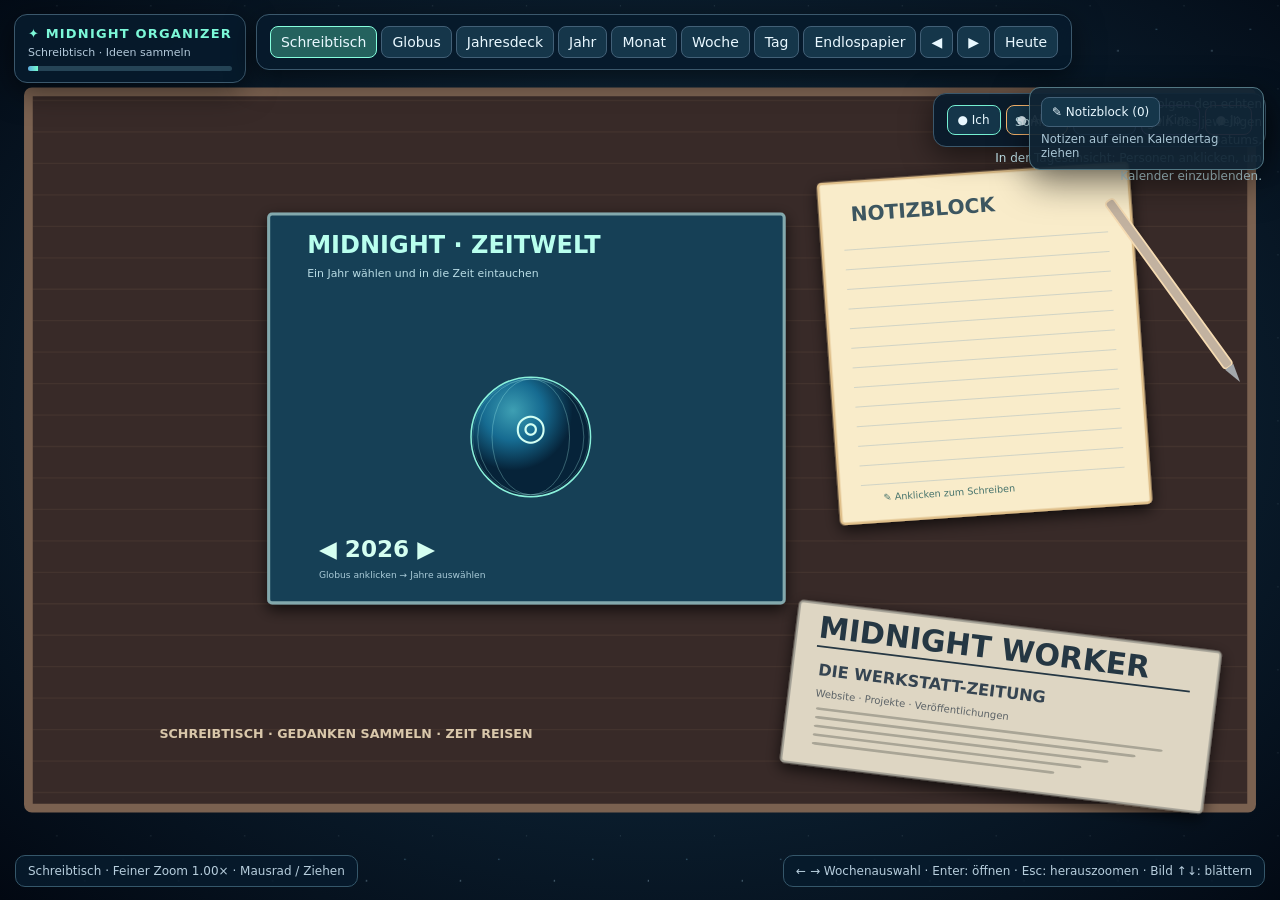
==== commit 5d26fe18: "Wow, schon recht cool!" ====
--- a/index.html
+++ b/index.html
@@ -2,12 +2,24 @@
 <html lang="de"><head><meta charset="utf-8"><meta name="viewport" content="width=device-width,initial-scale=1"><title>Midnight Organizer · Zeitwelt V5</title>
 <style>
 :root{color-scheme:dark;--a:#71f6d0;--ink:#eaf8ff}*{box-sizing:border-box}html,body{margin:0;width:100%;height:100%;overflow:hidden;background:#030b16;color:var(--ink);font:14px system-ui,Segoe UI,sans-serif}#space{width:100vw;height:100vh;display:block;cursor:grab;touch-action:none;background:radial-gradient(ellipse at 52% 46%,#264a56 0%,#0c2132 48%,#020812 100%)}#space.moving{cursor:grabbing}button{font:inherit;color:#e9f8ff;background:#15364a;border:1px solid #426077;border-radius:8px;padding:7px 10px;cursor:pointer}button:hover,button.active{background:#24625e;border-color:#86ffde}#top{position:fixed;top:14px;left:14px;right:14px;display:flex;align-items:flex-start;gap:10px;flex-wrap:wrap;pointer-events:none}.glass{pointer-events:auto;background:#071b2ce9;border:1px solid #3b586c;border-radius:13px;padding:11px 13px;box-shadow:0 8px 30px #0008;backdrop-filter:blur(12px)}.brand{font-weight:800;color:#7cf8d8;letter-spacing:.09em;font-size:13px}.minor{color:#b2c8d9;font-size:11px;margin-top:5px}.buttons{display:flex;gap:4px;align-items:center;flex-wrap:wrap}#people{margin-left:auto;display:flex;gap:5px;flex-wrap:wrap;max-width:40vw}.person{font-size:12px;white-space:nowrap}#bottom{position:fixed;bottom:13px;left:15px;right:15px;display:flex;justify-content:space-between;gap:12px;pointer-events:none}.bubble{background:#071b2ce8;border:1px solid #35576a;border-radius:10px;padding:8px 12px;font-size:12px;color:#b7cedd}#editor{position:fixed;display:none;z-index:20;width:260px;max-width:80vw;padding:10px 12px;background:#e8fff9;border:2px solid #72e8c9;border-radius:9px;color:#13283a;font:600 15px system-ui;outline:none;box-shadow:0 12px 45px #0009}#zoomtrack{height:5px;border-radius:6px;background:#254456;overflow:hidden;margin-top:7px}#zoomfill{height:100%;width:15%;background:linear-gradient(90deg,#5ca8dc,#75ffcf);transition:width .13s}#notepad{position:fixed;z-index:50;top:94px;left:18px;width:min(370px,calc(100vw - 36px));max-height:calc(100vh - 155px);overflow:auto;background:#f6ecca;color:#23313c;border:1px solid #c9ab76;border-radius:11px;padding:18px;box-shadow:0 20px 80px #000a;display:none;transform:rotate(-.4deg)}#notepad h2{margin:0 0 10px;font-size:22px;font-family:Georgia,serif}#notepad .hint{font-size:12px;color:#62717a}#noteInput{background:#fff9e6;color:#242c36;border:1px solid #baab81;padding:10px;width:100%;resize:vertical;min-height:55px;border-radius:6px;font:15px system-ui}#notepad button{color:#1c3341;background:#e4d6a9;border-color:#b7a77a}#noteList{padding:0;list-style:none}#noteList li{display:flex;align-items:start;gap:7px;padding:9px 5px;border-bottom:1px solid #d9cba6;font:14px system-ui}#noteList li span{flex:1;overflow-wrap:anywhere;cursor:grab}#noteList button{font-size:11px;padding:4px}#tray{position:fixed;z-index:30;right:16px;top:87px;background:#102535ef;border:1px solid #527783;padding:9px 11px;border-radius:11px;max-width:235px;box-shadow:0 12px 36px #0008}#tray button{font-size:12px}#tray small{display:block;color:#a9c5d4;margin-top:5px}#tip{position:fixed;top:95px;right:18px;max-width:290px;color:#bee0e7;font-size:12px;line-height:1.5;pointer-events:none;text-align:right}@media(max-width:950px){#people{margin-left:0;max-width:none}#tip{display:none}#bottom .bubble:last-child{display:none}}
-</style></head><body>
+</style><link rel="stylesheet" href="/paper.css"></head><body>
 <svg id="space" xmlns="http://www.w3.org/2000/svg" aria-label="Zoombarer Kalender">
 <defs><radialGradient id="ocean" cx="35%" cy="28%"><stop offset="0" stop-color="#3e9fb3"/><stop offset=".5" stop-color="#166b91"/><stop offset="1" stop-color="#062339"/></radialGradient><radialGradient id="light" cx="28%" cy="24%"><stop offset="0" stop-color="#c4fbe4" stop-opacity=".36"/><stop offset="1" stop-color="#185078" stop-opacity="0"/></radialGradient><linearGradient id="northTint" x1="0" y1="0" x2="0" y2="1"><stop offset="0" stop-color="#f4bd7b" stop-opacity=".3"/><stop offset="1" stop-color="#f4bd7b" stop-opacity="0"/></linearGradient><linearGradient id="southTint" x1="0" y1="1" x2="0" y2="0"><stop offset="0" stop-color="#75c9ff" stop-opacity=".25"/><stop offset="1" stop-color="#75c9ff" stop-opacity="0"/></linearGradient><filter id="shadow" x="-50%" y="-50%" width="200%" height="200%"><feDropShadow dx="0" dy="12" stdDeviation="17" flood-color="#000" flood-opacity=".7"/></filter><pattern id="stars" width="215" height="190" patternUnits="userSpaceOnUse"><circle cx="19" cy="36" r="1.4" fill="#b1d7e9" opacity=".7"/><circle cx="170" cy="123" r="1" fill="#c5e8f7" opacity=".44"/><circle cx="107" cy="177" r="1.9" fill="#71adcb" opacity=".36"/></pattern><clipPath id="earthClip"><circle cx="0" cy="0" r="350"/></clipPath></defs>
 <g id="camera"><rect x="-9000" y="-9000" width="18000" height="18000" fill="url(#stars)" pointer-events="none"/><g id="world"></g></g></svg>
-<div id="top"><div class="glass"><div class="brand">✦ MIDNIGHT ORGANIZER</div><div class="minor" id="range">ZEITPLANET</div><div id="zoomtrack"><div id="zoomfill"></div></div></div><div class="glass buttons" id="levels"><button data-level="-1">Schreibtisch</button><button data-level="0">Globus</button><button data-level="1">Jahresdeck</button><button data-level="2">Jahr</button><button data-level="3">Monat</button><button data-level="4">Woche</button><button data-level="5">Tag</button><button id="prev">◀</button><button id="next">▶</button><button id="today">Heute</button></div><div class="glass" id="people"></div></div>
+<div id="top"><div class="glass"><div class="brand">✦ MIDNIGHT ORGANIZER</div><div class="minor" id="range">ZEITPLANET</div><div id="zoomtrack"><div id="zoomfill"></div></div></div><div class="glass buttons" id="levels"><button data-level="-1">Schreibtisch</button><button data-level="0">Globus</button><button data-level="1">Jahresdeck</button><button data-level="2">Jahr</button><button data-level="3">Monat</button><button data-level="4">Woche</button><button data-level="5">Tag</button><button data-level="6">Endlospapier</button><button id="prev">◀</button><button id="next">▶</button><button id="today">Heute</button></div><div class="glass" id="people"></div></div>
 <div id="tray"><button id="openNotes">✎ Notizblock (<span id="noteCount">0</span>)</button><small>Notizen auf einen Kalendertag ziehen</small></div><section id="notepad"><button id="closeNotes" style="float:right">✕</button><h2>✎ Gedankensammlung</h2><p class="hint">Gedanken aufschreiben · Enter übernimmt · Notiz auf Kalender ziehen</p><textarea id="noteInput" placeholder="Was geht dir durch den Kopf?"></textarea><div style="display:flex;gap:7px;margin-top:8px"><button id="addNote">+ Notiz hinzufügen</button><button id="noteCalendar">Zum Kalender</button></div><ul id="noteList"></ul></section><div id="tip">🌍 Zeitzonen folgen den echten Sommer-/Winterzeitregeln des jeweiligen Datums. <br>In der Tagesansicht: Personen anklicken, um Kalender einzublenden.</div>
+<section id="paperOverlay" aria-label="Endlos-Tagebuch">
+<div id="paperWorld"><div id="paperCanvas"></div></div>
+<nav id="paperToolbar">
+<button onclick="window.paperAPI?.back()">← Zeitkalender</button>
+<button id="paperPrev">◀ Tag</button><label>Datum <input id="paperDay" type="date"></label><button id="paperNext">Tag ▶</button>
+<button id="paperAddText">✎ Text</button><button id="paperAddMsg">☏ Nachricht</button><button id="paperImportNotes">✎ Notizblock übernehmen</button><button id="paperAddLink">↗ Link</button>
+<button id="paperAddFiles">＋ Fotos / Dateien</button><button id="paperFloatImg">▧ Bild in Text</button>
+<input id="paperFiles" type="file" multiple hidden>
+<span id="paperMsg">Tagebuch</span></nav>
+<div id="paperHint">Leere Fläche ziehen: bewegen · Mausrad: zoomen · Objekttitel ziehen: bewegen · Ecke ziehen: Größe ändern</div>
+<div id="paperDrop">Hier ablegen: Bilder · Audio · Videos · Dokumente</div>
+</section>
 <div id="bottom"><div class="bubble" id="status">Mausrad: fein zoomen · Fläche ziehen: bewegen · Doppelklick: öffnen</div><div class="bubble">← → Wochenauswahl · Enter: öffnen · Esc: herauszoomen · Bild ↑↓: blättern</div></div><input id="editor" aria-label="Kartentitel bearbeiten" maxlength="140"/>
 <script>
 (()=>{'use strict';
@@ -68,11 +80,11 @@
 const start=new Date(localToUTC(focus.getFullYear(),focus.getMonth()+1,focus.getDate(),0,0,BASE));const end=new Date(localToUTC(focus.getFullYear(),focus.getMonth()+1,focus.getDate()+1,0,0,BASE));cards.filter(c=>c.owner===p.id).forEach(c=>{const at=utcOf(c),finish=new Date(at.getTime()+c.duration*60000);if(finish<=start||at>=end)return;const minutes=(Math.max(at,start)-start)/60000,minsVisible=(Math.min(finish,end)-Math.max(at,start))/60000;const cy=y+100+minutes/60*53.7;card(lane,c,x+113,cy,244,Math.max(32,minsVisible/60*53.7))});}
 text(g,75,h-50,'DUNKEL = NACHT  ·  GRÜNSCHATTEN = ARBEITSZEIT 09–17 UHR (LOKAL)',18,'#a6cfcd',600)
 }
-const dimensions=()=>level===-1?[2800,1640]:level===0?[2600,1500]:level<=2?[YW+500,YH+410]:level===3?[170+mdays(focus.getFullYear(),focus.getMonth())*209,1140]:level===4?[2260,1470]:[140+[people[0],...people.slice(1).filter(p=>active.has(p.id))].length*389,1800];
+const dimensions=()=>level===6?[2300,1450]:level===-1?[2800,1640]:level===0?[2600,1500]:level<=2?[YW+500,YH+410]:level===3?[170+mdays(focus.getFullYear(),focus.getMonth())*209,1140]:level===4?[2260,1470]:[140+[people[0],...people.slice(1).filter(p=>active.has(p.id))].length*389,1800];
 function fit(){let [w,h]=dimensions(),aspect=Math.max(.2,svg.clientWidth/svg.clientHeight);view.w=Math.max(w+130,(h+110)*aspect);view.h=view.w/aspect;view.x=level<=0?-view.w/2:(w-view.w)/2;view.y=level<=0?-view.h/2:(h-view.h)/2;zoomWithin=1;camera()}
 function camera(){view.h=view.w*svg.clientHeight/svg.clientWidth;svg.setAttribute('viewBox',`${view.x} ${view.y} ${view.w} ${view.h}`);document.querySelector('#status').textContent=`${({'-1':'Schreibtisch',0:'Globus',1:'11 Jahre',2:'Jahr',3:'Monat',4:'Woche',5:'Tag · Zeitzonen'})[level]} · Feiner Zoom ${zoomWithin.toFixed(2)}× · Mausrad / Ziehen`;document.querySelector('#zoomfill').style.width=`${((level+1+Math.min(1,Math.max(0,Math.log(zoomWithin)/Math.log(2))))/7)*93+5}%`}
-function draw(){world.replaceChildren();if(level===-1)desk();else if(level===0)globe();else if(level<=2)yearView();else if(level===3)monthView();else if(level===4)weekView();else dayView();document.querySelector('#range').textContent=level===-1?'Schreibtisch · Ideen sammeln':level===0?`Globus · ${focus.getFullYear()}`:level===1?`${focus.getFullYear()-5} – ${focus.getFullYear()+5}`:level===2?`${focus.getFullYear()}`:level===3?`${MONTH[focus.getMonth()]} ${focus.getFullYear()}`:level===4?`Woche · ${monday(focus).toLocaleDateString('de-DE')}`:focus.toLocaleDateString('de-DE');document.querySelectorAll('[data-level]').forEach(b=>b.classList.toggle('active',Number(b.dataset.level)===level));let box=document.querySelector('#people');box.replaceChildren();people.forEach(p=>{const b=document.createElement('button');b.className='person';b.style.borderColor=p.color;b.style.opacity=active.has(p.id)?'1':'.38';b.innerText=(active.has(p.id)?'● ':'○ ')+p.name+(level===5?' · '+p.place:'');b.title=p.zone+(p.id==='me'?' (eigene Ebene stets sichtbar)':' · Klicken zum Ein-/Ausblenden');b.onclick=()=>{if(p.id==='me')return;active.has(p.id)?active.delete(p.id):active.add(p.id);draw();if(level===5)fit()};box.appendChild(b)})}
-function setLevel(next,date=null){commit();level=Math.max(-1,Math.min(5,next));if(date)focus=new Date(date.getFullYear(),date.getMonth(),date.getDate());if(level===3)selectedWeek=0;draw();fit()}
+function draw(){world.replaceChildren();if(level===-1)desk();else if(level===0)globe();else if(level<=2)yearView();else if(level===3)monthView();else if(level===4)weekView();else if(level===5)dayView();document.querySelector('#range').textContent=level===-1?'Schreibtisch · Ideen sammeln':level===0?`Globus · ${focus.getFullYear()}`:level===1?`${focus.getFullYear()-5} – ${focus.getFullYear()+5}`:level===2?`${focus.getFullYear()}`:level===3?`${MONTH[focus.getMonth()]} ${focus.getFullYear()}`:level===4?`Woche · ${monday(focus).toLocaleDateString('de-DE')}`:focus.toLocaleDateString('de-DE');document.querySelectorAll('[data-level]').forEach(b=>b.classList.toggle('active',Number(b.dataset.level)===level));let box=document.querySelector('#people');box.replaceChildren();people.forEach(p=>{const b=document.createElement('button');b.className='person';b.style.borderColor=p.color;b.style.opacity=active.has(p.id)?'1':'.38';b.innerText=(active.has(p.id)?'● ':'○ ')+p.name+(level===5?' · '+p.place:'');b.title=p.zone+(p.id==='me'?' (eigene Ebene stets sichtbar)':' · Klicken zum Ein-/Ausblenden');b.onclick=()=>{if(p.id==='me')return;active.has(p.id)?active.delete(p.id):active.add(p.id);draw();if(level===5)fit()};box.appendChild(b)})}
+function setLevel(next,date=null){commit();level=Math.max(-1,Math.min(6,next));if(date)focus=new Date(date.getFullYear(),date.getMonth(),date.getDate());if(level===3)selectedWeek=0;draw();fit();svg.style.display=level===6?'none':'block';window.Paper?.activate(level===6,iso(focus))}
 function point(e){const p=svg.createSVGPoint();p.x=e.clientX;p.y=e.clientY;return p.matrixTransform(svg.getScreenCTM().inverse())}
 function dateAt(p){if(level<=2&&level>=1){let m=Math.floor((p.y-TOP)/RH),d=Math.floor((p.x-LEFT)/CW)+1;return m>=0&&m<12&&d>=1&&d<=mdays(focus.getFullYear(),m)?new Date(focus.getFullYear(),m,d):null}if(level===3){let d=Math.floor((p.x-150)/209)+1;return d>=1&&d<=mdays(focus.getFullYear(),focus.getMonth())?new Date(focus.getFullYear(),focus.getMonth(),d):null}if(level===4){let i=Math.floor((p.x-65)/313);return i>=0&&i<7?dplus(monday(focus),i):null}return focus}
 const targetCard=e=>{let t=e.target.closest('[data-card]');return t?cards.find(c=>String(c.id)===t.dataset.card):null};
@@ -80,7 +92,7 @@
 function commit(){if(!editing)return;editing.title=input.value.trim()||'Ohne Titel';editing=null;input.style.display='none';save();draw()}
 function edit(c,e){editing=c;input.value=c.title;input.style.left=Math.max(12,Math.min(innerWidth-290,e.clientX))+'px';input.style.top=Math.max(12,Math.min(innerHeight-65,e.clientY))+'px';input.style.display='block';input.focus();input.select()}
 // Feinere Zoomschritte, kontinuierlich um den Mauszeiger; erst bei Faktor 2.4 / 0.42 Stufe wechseln.
-svg.addEventListener('wheel',e=>{e.preventDefault();commit();const p=point(e),factor=Math.exp(Math.max(-100,Math.min(100,e.deltaY))*.00125),next=zoomWithin/factor;if(next>2.4&&level<5){setLevel(level+1,dateAt(p)||focus);return}if(next<.42&&level>-1){setLevel(level-1);return}const ratio=factor;view.x=p.x-(p.x-view.x)*ratio;view.y=p.y-(p.y-view.y)*ratio;view.w*=ratio;zoomWithin=next;camera()},{passive:false});
+svg.addEventListener('wheel',e=>{e.preventDefault();commit();const p=point(e),factor=Math.exp(Math.max(-100,Math.min(100,e.deltaY))*.00125),next=zoomWithin/factor;if(next>2.4&&level<6){setLevel(level+1,dateAt(p)||focus);return}if(next<.42&&level>-1){setLevel(level-1);return}const ratio=factor;view.x=p.x-(p.x-view.x)*ratio;view.y=p.y-(p.y-view.y)*ratio;view.w*=ratio;zoomWithin=next;camera()},{passive:false});
 svg.addEventListener('pointerdown',e=>{if(e.button!==0)return;commit();const p=point(e);pointer={id:e.pointerId,last:p,start:p,card:targetCard(e),object:e.target.closest('[data-desk],[data-year]'),moved:false};svg.setPointerCapture(e.pointerId);svg.classList.add('moving')});
 svg.addEventListener('pointermove',e=>{if(!pointer||e.pointerId!==pointer.id)return;const p=point(e),dx=p.x-pointer.last.x,dy=p.y-pointer.last.y;if(Math.hypot(p.x-pointer.start.x,p.y-pointer.start.y)>12)pointer.moved=true;if(pointer.object){/* Objekt anklicken statt Kamera bewegen. */}else if(pointer.card&&pointer.moved){let d=dateAt(p);if(d&&level>=2&&level<=4){const c=pointer.card,oldDate=dateInZone(utcOf(c),BASE);if(iso(d)!==oldDate){const old=tzparts(utcOf(c),BASE);c.at=localToUTC(d.getFullYear(),d.getMonth()+1,d.getDate(),old.hour,old.minute,BASE);draw()}}}else{view.x-=dx;view.y-=dy;camera()}pointer.last=p});
 function release(e){if(!pointer||pointer.id!==e.pointerId)return;blockClick=pointer.moved;if(pointer.card&&pointer.moved)save();pointer=null;svg.classList.remove('moving')}
@@ -91,6 +103,6 @@
 document.querySelectorAll('[data-level]').forEach(b=>b.onclick=()=>setLevel(Number(b.dataset.level)));
 document.querySelector('#prev').onclick=()=>period(-1);document.querySelector('#next').onclick=()=>period(1);document.querySelector('#today').onclick=()=>{focus=new Date();draw();fit()};
 window.addEventListener('keydown',e=>{if(document.activeElement===input)return;if(e.key==='Escape'){setLevel(level-1);return}if(e.key==='PageUp'||e.key==='PageDown'){e.preventDefault();period(e.key==='PageUp'?-1:1);return}if(e.key==='ArrowLeft'||e.key==='ArrowRight'){e.preventDefault();let dir=e.key==='ArrowLeft'?-1:1;if(level===0||level===-1){selectedYear+=dir;focus=new Date(selectedYear,focus.getMonth(),focus.getDate());draw()}else if(level===3){selectedWeek=Math.max(0,Math.min(monthWeeks().length-1,selectedWeek+dir));draw()}else period(dir);return}if(e.key==='Enter'&&level===0){focus=new Date(selectedYear,focus.getMonth(),focus.getDate());setLevel(1);return}if(e.key==='Enter'&&level===3){setLevel(4,monthWeeks()[selectedWeek]);return}if(e.key==='+'||e.key==='=')setLevel(level+1);if(e.key==='-')setLevel(level-1)});
-document.querySelector('#openNotes').onclick=()=>{document.querySelector('#notepad').style.display='block';renderNotes()};document.querySelector('#closeNotes').onclick=()=>document.querySelector('#notepad').style.display='none';document.querySelector('#addNote').onclick=addNote;document.querySelector('#noteInput').addEventListener('keydown',e=>{if(e.key==='Enter'&&!e.shiftKey){e.preventDefault();addNote()}});function addNote(){const field=document.querySelector('#noteInput'),value=field.value.trim();if(!value)return;notes.unshift({id:Date.now()+Math.random(),text:value});field.value='';saveNotes();field.focus()}document.querySelector('#noteCalendar').onclick=()=>{document.querySelector('#notepad').style.display='none';setLevel(2)};svg.addEventListener('dragover',e=>{if(e.dataTransfer.types.includes('text/plain'))e.preventDefault()});svg.addEventListener('drop',e=>{e.preventDefault();const val=e.dataTransfer.getData('text/plain');if(!val.startsWith('midnight-note:'))return;const id=Number(val.slice(14));if(level===-1||level===0)return;const d=dateAt(point(e));if(d)scheduleNote(id,d)});renderNotes();window.addEventListener('resize',fit);draw();fit();
+document.querySelector('#openNotes').onclick=()=>{document.querySelector('#notepad').style.display='block';renderNotes()};document.querySelector('#closeNotes').onclick=()=>document.querySelector('#notepad').style.display='none';document.querySelector('#addNote').onclick=addNote;document.querySelector('#noteInput').addEventListener('keydown',e=>{if(e.key==='Enter'&&!e.shiftKey){e.preventDefault();addNote()}});function addNote(){const field=document.querySelector('#noteInput'),value=field.value.trim();if(!value)return;notes.unshift({id:Date.now()+Math.random(),text:value});field.value='';saveNotes();field.focus()}document.querySelector('#noteCalendar').onclick=()=>{document.querySelector('#notepad').style.display='none';setLevel(2)};svg.addEventListener('dragover',e=>{if(e.dataTransfer.types.includes('text/plain'))e.preventDefault()});svg.addEventListener('drop',e=>{e.preventDefault();const val=e.dataTransfer.getData('text/plain');if(!val.startsWith('midnight-note:'))return;const id=Number(val.slice(14));if(level===-1||level===0)return;const d=dateAt(point(e));if(d)scheduleNote(id,d)});renderNotes();window.addEventListener('resize',fit);window.paperAPI={back:()=>setLevel(5),chooseDate:(date)=>{let d=new Date(date+'T12:00:00');if(!isNaN(d))focus=d}};draw();fit();
 })();
-</script></body></html>
+</script><script src="/paper.js"></script></body></html>
--- a/paper.css
+++ b/paper.css
@@ -0,0 +1,33 @@
+#paperOverlay{position:fixed;inset:0;z-index:8;display:none;overflow:hidden;background:#d6d0b9;color:#263344}
+#paperOverlay.active{display:block}
+#paperWorld{position:absolute;left:0;top:0;width:100%;height:100%;overflow:hidden;cursor:grab;background-color:#eae4cf;background-image:linear-gradient(#9fa8a627 1px,transparent 1px),linear-gradient(90deg,#9fa8a627 1px,transparent 1px),repeating-linear-gradient(0deg,transparent 0px,transparent 26px,#6e9cbc16 27px);background-size:28px 28px,28px 28px,100% 28px}
+#paperWorld.panning{cursor:grabbing}
+#paperCanvas{position:absolute;top:0;left:0;transform-origin:0 0;min-width:100px;min-height:100px}
+.paper-item{position:absolute;min-width:170px;min-height:90px;border:1px solid #a49b85;background:#fffdf2;box-shadow:2px 8px 25px #48566a3a;border-radius:7px;resize:both;overflow:auto;display:flex;flex-direction:column;color:#233446}
+.paper-item:focus-within,.paper-item.selected{outline:2px solid #009a8f;z-index:5}
+.paper-item header{background:#e1dfd3;display:flex;align-items:center;gap:7px;padding:5px 9px;font:12px system-ui;cursor:move;user-select:none;touch-action:none;flex:none}
+.paper-item header span{flex:1;overflow:hidden;text-overflow:ellipsis;white-space:nowrap}
+.paper-item header button{color:#546272;background:transparent;border:0;padding:0 5px}
+.paper-body{flex:1;padding:10px;min-height:40px;overflow:auto;font:15px/1.5 system-ui;overflow-wrap:anywhere}
+.paper-body[contenteditable]{outline:0;white-space:pre-wrap}
+.paper-body img.float-left{float:left;margin:4px 12px 8px 0;max-width:50%;height:auto;resize:both}
+.paper-body img.float-right{float:right;margin:4px 0 8px 12px;max-width:50%;height:auto}
+.paper-image{display:block;width:100%;height:100%;object-fit:contain;pointer-events:none}
+.paper-item img.preview{width:100%;height:100%;object-fit:contain}
+.paper-item video{width:100%;max-height:100%;object-fit:contain;background:#121a2c}
+.paper-item audio{width:100%}
+.paper-item a{color:#176a8d}
+#paperToolbar{position:fixed;top:79px;left:15px;right:15px;z-index:12;display:flex;gap:5px;align-items:center;flex-wrap:wrap;background:#1a3039ee;border:1px solid #4f6871;border-radius:12px;padding:8px 10px;box-shadow:0 5px 22px #0004}
+#paperToolbar button{font-size:12px;padding:6px 9px}
+#paperToolbar label{font:12px system-ui;color:#c9e6de}
+#paperDay{background:#f2f4ee;border:1px solid #9eafa8;border-radius:6px;color:#1a3341;padding:6px;font:13px system-ui}
+#paperHint{position:fixed;bottom:18px;left:20px;color:#4d626d;background:#eee9dcdd;padding:7px 12px;border-radius:9px;z-index:12;font-size:12px}
+#paperMsg{color:#aeeccc;font-size:12px;margin-left:auto}
+#paperDrop{display:none;position:fixed;inset:115px 20px 25px;border:4px dashed #06a58d;border-radius:24px;background:#9ae5c24d;z-index:30;pointer-events:none;align-items:center;justify-content:center;font:700 27px system-ui;color:#165c55}
+#paperDrop.visible{display:flex}
+.paper-emoji{font-size:28px}
+.paper-file{display:flex;align-items:center;gap:9px;overflow-wrap:anywhere}
+@media(max-width:880px){#paperToolbar{top:120px}#paperHint{display:none}}
+
+body.paper-mode #top,body.paper-mode #tray,body.paper-mode #tip,body.paper-mode #bottom,body.paper-mode #notepad{display:none!important}
+body.paper-mode #paperToolbar{top:14px}
